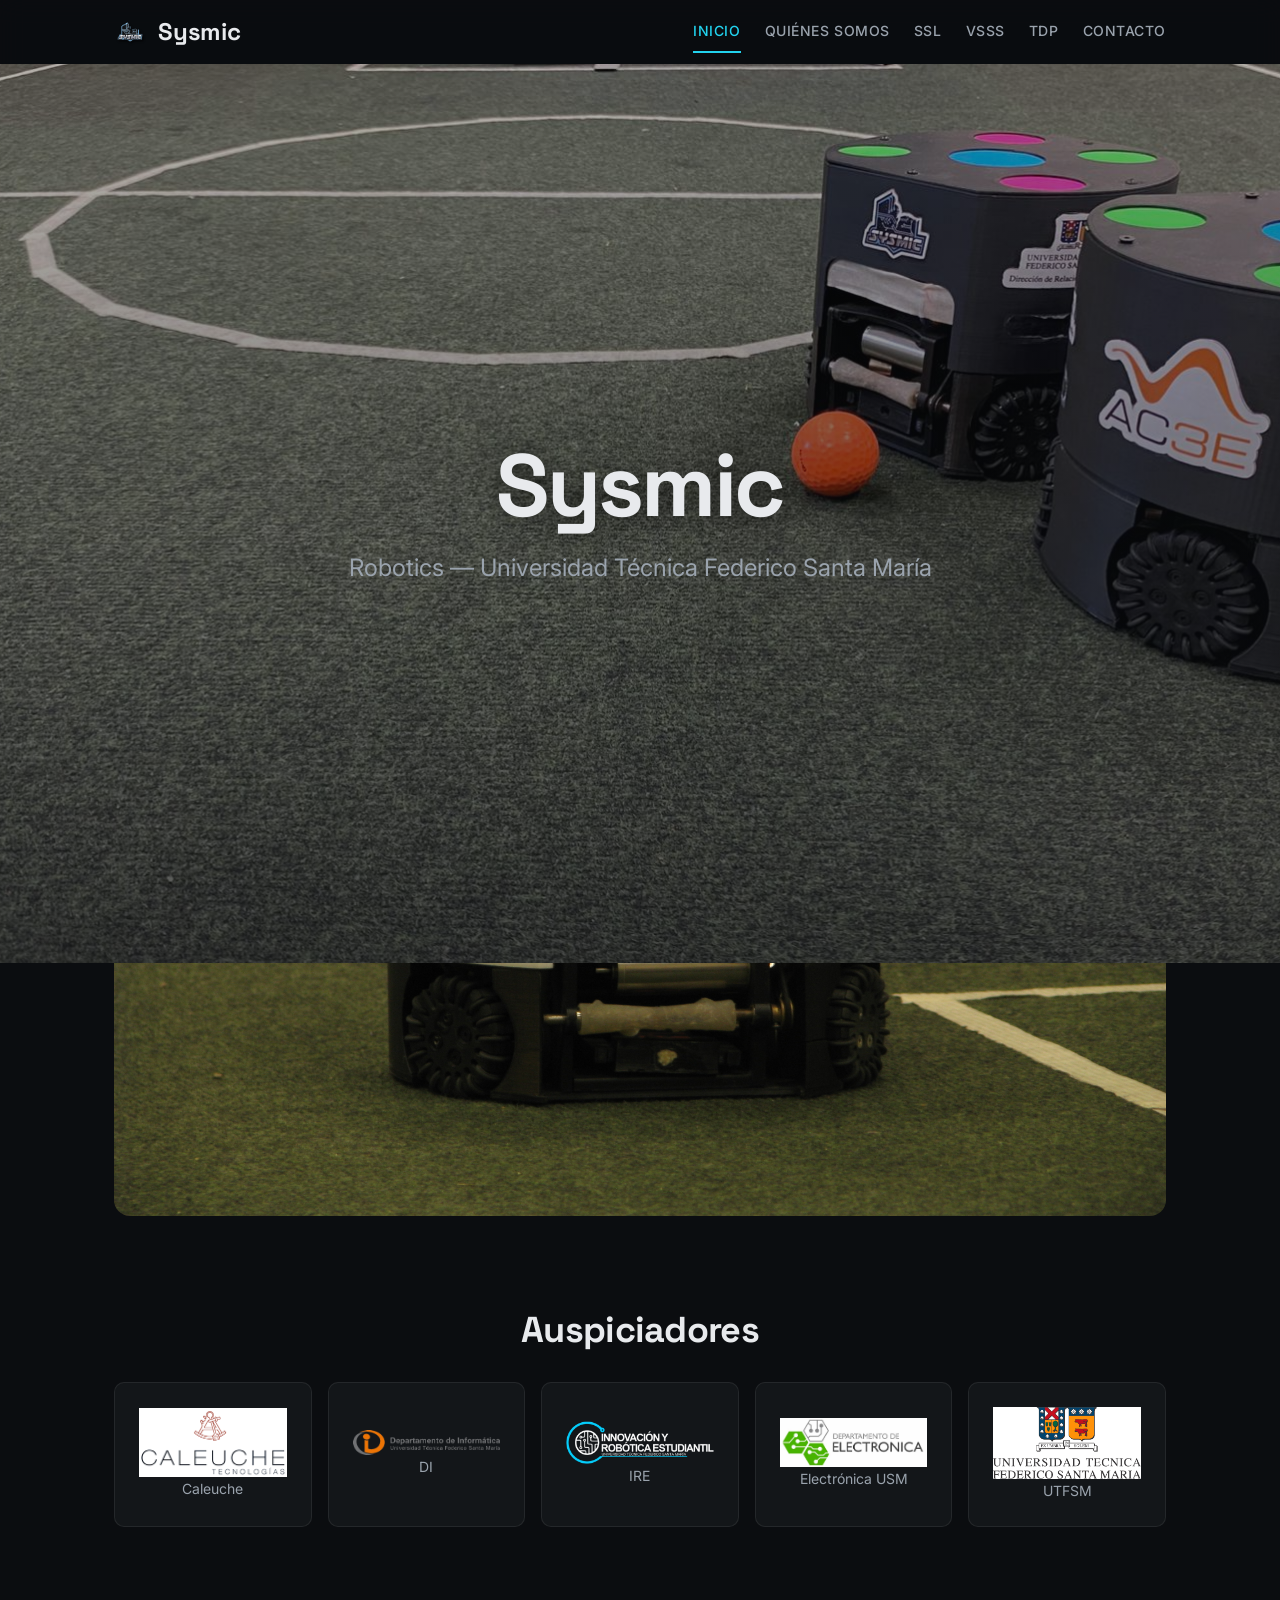
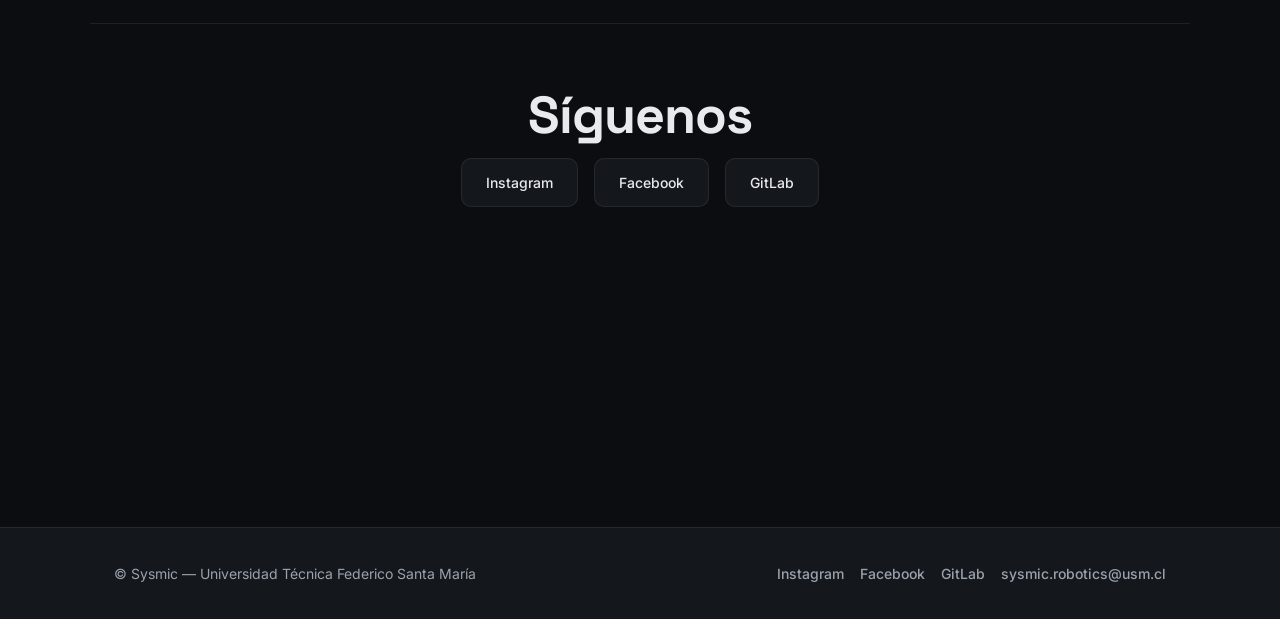
==== index.html @ eb10f795 "feat: add home page with scroll-driven header Cover-to-fixed-header via CSS animation-timeline: scro" ====
<!DOCTYPE html>
<html lang="es">
<head>
  <meta charset="UTF-8">
  <meta name="viewport" content="width=device-width, initial-scale=1.0">
  <title>Sysmic — Robotics USM</title>
  <link rel="stylesheet" href="css/base.css">
  <link rel="stylesheet" href="css/home.css">
</head>
<body class="home">

  <a class="skip-link" href="#main">Saltar al contenido</a>

  <header class="site-header" id="site-header">
    <nav class="site-nav" aria-label="Navegación principal">
      <a class="site-nav__brand" href="index.html">
        <img src="assets/img/logo_sysmic.png" alt="" width="32" height="32">
        <span>Sysmic</span>
      </a>
      <button class="site-nav__toggle" type="button" aria-expanded="false" aria-controls="nav-menu">
        <span class="site-nav__toggle-bar"></span>
        <span class="site-nav__toggle-bar"></span>
        <span class="site-nav__toggle-bar"></span>
        <span class="visually-hidden">Abrir menú</span>
      </button>
      <ul class="site-nav__menu" id="nav-menu">
        <li><a href="index.html" aria-current="page">Inicio</a></li>
        <li><a href="quienes-somos.html">Quiénes somos</a></li>
        <li><a href="ssl.html">SSL</a></li>
        <li><a href="vsss.html">VSSS</a></li>
        <li><a href="tdp.html">TDP</a></li>
        <li><a href="contacto.html">Contacto</a></li>
      </ul>
    </nav>

    <!-- Cover: solo visible cuando el header es full-height (scroll-driven) -->
    <div class="home-cover">
      <div class="home-cover__bg" aria-hidden="true"></div>
      <div class="home-cover__overlay" aria-hidden="true"></div>
      <div class="home-cover__content">
        <h1 class="home-cover__title">Sysmic</h1>
        <p class="home-cover__subtitle">Robotics — Universidad Técnica Federico Santa María</p>
      </div>
    </div>

    <!-- Fallback: cover estático si no hay scroll-driven animations -->
    <div class="home-cover-static" aria-hidden="true" style="display:none">
      <div class="home-cover__content">
        <h1 class="home-cover__title">Sysmic</h1>
        <p class="home-cover__subtitle">Robotics — Universidad Técnica Federico Santa María</p>
      </div>
    </div>
  </header>

  <main id="main" class="home-content">
    <!-- Sección 1: Qué es Sysmic + RoboCup -->
    <section class="container">
      <h2>¿Qué es Sysmic?</h2>
      <p>
        Somos el equipo de robótica de la Universidad Técnica Federico Santa María,
        compitiendo en la liga RoboCup Small Size League (SSL).
        Nuestro objetivo es desarrollar robots autónomos capaces de jugar fútbol
        contra otros equipos de todo el mundo.
      </p>
      <p>
        <a href="quienes-somos.html">Conoce más sobre nosotros →</a>
      </p>
    </section>

    <!-- Sección 2: Imagen robot-ssl con reveal -->
    <section class="container">
      <img
        src="assets/img/robot-ssl.jpg"
        alt="Robot SSL de Sysmic en competencia"
        class="home-robot-img"
        width="1200"
        height="675"
        loading="lazy"
      >
    </section>

    <!-- Sección 3: Auspiciadores -->
    <section class="container home-sponsors">
      <h2>Auspiciadores</h2>
      <ul class="sponsors-grid">
        <li>
          <figure>
            <img src="assets/img/colaborador-caleuche.png" alt="Caleuche" loading="lazy">
            <figcaption class="sponsors-grid__name">Caleuche</figcaption>
          </figure>
        </li>
        <li>
          <figure>
            <img src="assets/img/colaborador-logo-di.png" alt="DI" loading="lazy">
            <figcaption class="sponsors-grid__name">DI</figcaption>
          </figure>
        </li>
        <li>
          <figure>
            <img src="assets/img/colaborador-logo-ire.png" alt="IRE" loading="lazy">
            <figcaption class="sponsors-grid__name">IRE</figcaption>
          </figure>
        </li>
        <li>
          <figure>
            <img src="assets/img/colaborador-logo-usm-electronica.jpg" alt="Electrónica USM" loading="lazy">
            <figcaption class="sponsors-grid__name">Electrónica USM</figcaption>
          </figure>
        </li>
        <li>
          <figure>
            <img src="assets/img/colaborador-utfsm.jpg" alt="UTFSM" loading="lazy">
            <figcaption class="sponsors-grid__name">UTFSM</figcaption>
          </figure>
        </li>
      </ul>
    </section>

    <!-- CTA: Redes sociales -->
    <section class="container home-cta">
      <h2>Síguenos</h2>
      <ul class="home-cta__links">
        <li><a href="https://www.instagram.com/sysmic.robotics/" target="_blank" rel="noopener noreferrer">Instagram</a></li>
        <li><a href="https://www.facebook.com/sysmicusm/" target="_blank" rel="noopener noreferrer">Facebook</a></li>
        <li><a href="https://gitlab.com/sysmic" target="_blank" rel="noopener noreferrer">GitLab</a></li>
      </ul>
    </section>
  </main>

  <footer class="site-footer">
    <div class="container site-footer__inner">
      <p class="site-footer__brand">© Sysmic — Universidad Técnica Federico Santa María</p>
      <ul class="site-footer__social">
        <li><a href="https://www.instagram.com/sysmic.robotics/" target="_blank" rel="noopener noreferrer">Instagram</a></li>
        <li><a href="https://www.facebook.com/sysmicusm/" target="_blank" rel="noopener noreferrer">Facebook</a></li>
        <li><a href="https://gitlab.com/sysmic" target="_blank" rel="noopener noreferrer">GitLab</a></li>
        <li><a href="mailto:sysmic.robotics@usm.cl">sysmic.robotics@usm.cl</a></li>
      </ul>
    </div>
  </footer>

  <!-- Fallback JS: si no hay scroll-driven animations, mostrar cover estático -->
  <script>
    if (!CSS.supports('animation-timeline', 'scroll()')) {
      document.querySelector('.home-cover-static').style.display = '';
      document.querySelector('.home-cover').style.display = 'none';
      document.body.style.paddingTop = '0';
    }
  </script>

  <!-- IntersectionObserver: reveal de la imagen robot-ssl -->
  <script>
    (function () {
      var img = document.querySelector('.home-robot-img');
      if (!img) return;
      if (window.matchMedia('(prefers-reduced-motion: reduce)').matches) {
        img.classList.add('revealed');
        return;
      }
      var observer = new IntersectionObserver(function (entries) {
        entries.forEach(function (entry) {
          if (entry.isIntersecting) {
            img.classList.add('revealed');
            observer.disconnect();
          }
        });
      }, { threshold: 0.15 });
      observer.observe(img);
    })();
  </script>

  <script src="js/nav.js" defer></script>
</body>
</html>
---- css/base.css ----
/* ==========================================================================
   SYSMIC — base.css · Design system del shell compartido
   --------------------------------------------------------------------------
   Tema oscuro tech, acento eléctrico cyan. Tipografía display editorial
   (Space Grotesk) + texto (Inter). CSS artesanal: sin frameworks.
   Este archivo SOLO contiene estilos de shell (nav, footer, tokens,
   utilidades, grilla de auspiciadores). Los estilos por página viven en
   home.css / ssl.css.
   ========================================================================== */

@import url('https://fonts.googleapis.com/css2?family=Inter:wght@400;500;700&family=Space+Grotesk:wght@400;500;700&display=swap');

/* ==========================================================================
   1. Design tokens
   ========================================================================== */

:root {
  /* Color */
  --bg: #0b0d10;
  --surface: #14181d;
  --text: #e8eaed;
  --muted: #9aa3ad;
  --accent: #22d3ee;

  /* Superficies derivadas (siempre vía token, nunca hex suelto) */
  --surface-raised: rgba(232, 234, 237, 0.04);
  --border-subtle: rgba(232, 234, 237, 0.08);
  --nav-bg: rgba(11, 13, 16, 0.72);

  /* Tipografía */
  --font-display: 'Space Grotesk', 'Trebuchet MS', sans-serif;
  --font-body: 'Inter', 'Helvetica Neue', Arial, sans-serif;

  /* Escala tipográfica fluida — display grande editorial */
  --text-sm: 0.875rem;
  --text-base: 1rem;
  --text-md: clamp(1.05rem, 0.98rem + 0.35vw, 1.2rem);
  --text-lg: clamp(1.25rem, 1.12rem + 0.65vw, 1.5rem);
  --text-xl: clamp(1.6rem, 1.32rem + 1.4vw, 2.25rem);
  --text-2xl: clamp(2rem, 1.5rem + 2.4vw, 3.25rem);
  --text-display: clamp(2.75rem, 1.8rem + 5vw, 5.5rem);

  --leading-tight: 1.05;
  --leading-snug: 1.25;
  --leading-body: 1.65;

  /* Espaciado (base 4px) */
  --space-1: 0.25rem;
  --space-2: 0.5rem;
  --space-3: 0.75rem;
  --space-4: 1rem;
  --space-5: 1.5rem;
  --space-6: 2rem;
  --space-7: 3rem;
  --space-8: 4rem;
  --space-9: 6rem;

  /* Forma y movimiento */
  --radius-sm: 6px;
  --radius-md: 10px;
  --radius-lg: 16px;
  --ease-out: cubic-bezier(0.22, 1, 0.36, 1);
  --dur-fast: 160ms;
  --dur-slow: 420ms;

  /* Layout */
  --container-max: 1100px;
  --nav-h: 64px;
}

/* ==========================================================================
   2. Reset básico
   ========================================================================== */

*,
*::before,
*::after {
  box-sizing: border-box;
}

* {
  margin: 0;
}

html {
  scroll-behavior: smooth;
  -webkit-text-size-adjust: 100%;
}

body {
  min-height: 100vh;
  background: var(--bg);
  color: var(--text);
  font-family: var(--font-body);
  font-size: var(--text-base);
  line-height: var(--leading-body);
  -webkit-font-smoothing: antialiased;
  /* El header es fixed: el contenido arranca bajo la barra.
     home.css puede anularlo para el efecto cover-to-fixed-header. */
  padding-top: var(--nav-h);
}

img,
picture,
svg,
video {
  display: block;
  max-width: 100%;
}

input,
button,
textarea,
select {
  font: inherit;
  color: inherit;
}

h1,
h2,
h3,
h4 {
  font-family: var(--font-display);
  font-weight: 700;
  line-height: var(--leading-tight);
  letter-spacing: -0.02em;
  text-wrap: balance;
}

p {
  text-wrap: pretty;
}

a {
  color: inherit;
}

::selection {
  background: var(--accent);
  color: var(--bg);
}

/* ==========================================================================
   3. Utilidades
   ========================================================================== */

.container {
  width: 100%;
  max-width: var(--container-max);
  margin-inline: auto;
  padding-inline: var(--space-5);
}

.visually-hidden {
  position: absolute !important;
  width: 1px;
  height: 1px;
  padding: 0;
  margin: -1px;
  overflow: hidden;
  clip: rect(0 0 0 0);
  white-space: nowrap;
  border: 0;
}

.skip-link {
  position: absolute;
  top: var(--space-2);
  left: var(--space-2);
  z-index: 100;
  padding: var(--space-2) var(--space-4);
  background: var(--accent);
  color: var(--bg);
  font-weight: 700;
  border-radius: var(--radius-sm);
  transform: translateY(-200%);
  transition: transform var(--dur-fast) var(--ease-out);
}

.skip-link:focus-visible {
  transform: translateY(0);
}

/* ==========================================================================
   4. Header / Nav — barra fija translúcida
   ========================================================================== */

.site-header {
  position: fixed;
  inset: 0 0 auto 0;
  z-index: 50;
  background: var(--nav-bg);
  -webkit-backdrop-filter: blur(14px) saturate(140%);
  backdrop-filter: blur(14px) saturate(140%);
  border-bottom: 1px solid var(--border-subtle);
}

.site-nav {
  display: flex;
  align-items: center;
  justify-content: space-between;
  gap: var(--space-4);
  height: var(--nav-h);
  max-width: var(--container-max);
  margin-inline: auto;
  padding-inline: var(--space-5);
}

.site-nav__brand {
  display: inline-flex;
  align-items: center;
  gap: var(--space-3);
  font-family: var(--font-display);
  font-size: var(--text-lg);
  font-weight: 700;
  letter-spacing: -0.01em;
  text-decoration: none;
}

.site-nav__brand img {
  width: 32px;
  height: 32px;
  object-fit: contain;
}

/* Lista de navegación — horizontal en desktop */
.site-nav__menu {
  display: flex;
  align-items: center;
  gap: var(--space-5);
  list-style: none;
  padding: 0;
}

.site-nav__menu a {
  display: inline-block;
  padding: var(--space-2) 0;
  color: var(--muted);
  font-size: var(--text-sm);
  font-weight: 500;
  letter-spacing: 0.04em;
  text-transform: uppercase;
  text-decoration: none;
  border-bottom: 2px solid transparent;
  transition: color var(--dur-slow) var(--ease-out),
    border-color var(--dur-slow) var(--ease-out);
}

.site-nav__menu a:hover {
  color: var(--text);
}

/* Link activo — la página marca aria-current="page" */
.site-nav__menu a[aria-current='page'] {
  color: var(--accent);
  border-bottom-color: var(--accent);
}

/* ==========================================================================
   5. Botón hamburguesa — 3 barras solo-CSS
   Oculto en desktop; visible solo con JS disponible en móvil
   (progressive enhancement: sin JS el menú es lista estática).
   ========================================================================== */

.site-nav__toggle {
  position: relative;
  display: none;
  flex-direction: column;
  justify-content: center;
  gap: 5px;
  width: 44px;
  height: 44px;
  padding: 10px;
  background: transparent;
  border: 1px solid var(--border-subtle);
  border-radius: var(--radius-sm);
  cursor: pointer;
}

.site-nav__toggle-bar {
  display: block;
  width: 100%;
  height: 2px;
  background: var(--text);
  border-radius: 1px;
  transition: transform var(--dur-slow) var(--ease-out),
    opacity var(--dur-fast) var(--ease-out);
}

/* Barras → X cuando el menú está abierto */
.nav-open .site-nav__toggle-bar:nth-child(1) {
  transform: translateY(7px) rotate(45deg);
}

.nav-open .site-nav__toggle-bar:nth-child(2) {
  opacity: 0;
}

.nav-open .site-nav__toggle-bar:nth-child(3) {
  transform: translateY(-7px) rotate(-45deg);
}

/* ==========================================================================
   6. Menú móvil (≤768px)
   - SIN JS (html sin .js): header estático y menú como lista vertical
     siempre visible → sitio 100% navegable sin JavaScript.
   - CON JS (html.js): botón hamburguesa + panel desplegable colapsado
     por defecto; body.nav-open lo despliega.
   ========================================================================== */

@media (max-width: 768px) {
  /* --- Fallback sin JS: todo visible, flujo normal --- */
  html:not(.js) .site-header {
    position: static;
  }

  html:not(.js) body {
    padding-top: 0;
  }

  html:not(.js) .site-nav {
    height: auto;
    flex-direction: column;
    align-items: flex-start;
    padding-block: var(--space-4);
  }

  html:not(.js) .site-nav__menu {
    flex-direction: column;
    align-items: flex-start;
    gap: var(--space-2);
    width: 100%;
    margin-top: var(--space-4);
  }

  /* --- Con JS: hamburguesa + panel desplegable --- */
  html.js .site-nav__toggle {
    display: flex;
  }

  html.js .site-nav__menu {
    position: absolute;
    top: var(--nav-h);
    left: 0;
    right: 0;
    flex-direction: column;
    align-items: stretch;
    gap: 0;
    padding: var(--space-3) var(--space-5) var(--space-5);
    background: var(--nav-bg);
    -webkit-backdrop-filter: blur(14px) saturate(140%);
    backdrop-filter: blur(14px) saturate(140%);
    border-bottom: 1px solid var(--border-subtle);
    opacity: 0;
    transform: translateY(-8px);
    visibility: hidden;
    transition: opacity var(--dur-slow) var(--ease-out),
      transform var(--dur-slow) var(--ease-out),
      visibility 0s linear var(--dur-slow);
  }

  html.js .nav-open .site-nav__menu {
    opacity: 1;
    transform: translateY(0);
    visibility: visible;
    transition: opacity var(--dur-slow) var(--ease-out),
      transform var(--dur-slow) var(--ease-out);
  }

  html.js .site-nav__menu a {
    display: block;
    padding: var(--space-3) 0;
    font-size: var(--text-md);
    border-bottom: 1px solid var(--border-subtle);
  }

  html.js .site-nav__menu li:last-child a {
    border-bottom: none;
  }
}

/* ==========================================================================
   7. Footer
   ========================================================================== */

.site-footer {
  background: var(--surface);
  border-top: 1px solid var(--border-subtle);
  margin-top: var(--space-9);
}

.site-footer__inner {
  display: flex;
  flex-wrap: wrap;
  align-items: center;
  justify-content: space-between;
  gap: var(--space-4);
  padding-block: var(--space-6);
}

.site-footer__brand {
  color: var(--muted);
  font-size: var(--text-sm);
}

.site-footer__social {
  display: flex;
  flex-wrap: wrap;
  gap: var(--space-4);
  list-style: none;
  padding: 0;
}

.site-footer__social a {
  color: var(--muted);
  font-size: var(--text-sm);
  font-weight: 500;
  text-decoration: none;
  border-bottom: 1px solid transparent;
  transition: color var(--dur-slow) var(--ease-out),
    border-color var(--dur-slow) var(--ease-out);
}

.site-footer__social a:hover {
  color: var(--accent);
  border-bottom-color: var(--accent);
}

@media (max-width: 600px) {
  .site-footer__inner {
    flex-direction: column;
    align-items: flex-start;
  }
}

/* ==========================================================================
   8. Grilla de auspiciadores
   ========================================================================== */

.sponsors-grid {
  display: grid;
  grid-template-columns: repeat(auto-fit, minmax(160px, 1fr));
  gap: var(--space-4);
  list-style: none;
  padding: 0;
}

.sponsors-grid > * {
  display: flex;
  flex-direction: column;
  align-items: center;
  justify-content: center;
  gap: var(--space-3);
  padding: var(--space-5);
  background: var(--surface-raised);
  border: 1px solid var(--border-subtle);
  border-radius: var(--radius-md);
  text-align: center;
}

.sponsors-grid img {
  max-height: 72px;
  object-fit: contain;
}

.sponsors-grid figcaption,
.sponsors-grid .sponsors-grid__name {
  color: var(--muted);
  font-size: var(--text-sm);
}

/* ==========================================================================
   9. Accesibilidad — foco visible en TODO interactivo
   ========================================================================== */

:focus-visible {
  outline: 2px solid var(--accent);
  outline-offset: 2px;
}

a:focus-visible,
button:focus-visible,
input:focus-visible,
textarea:focus-visible,
select:focus-visible,
summary:focus-visible,
[tabindex]:focus-visible {
  outline: 2px solid var(--accent);
  outline-offset: 2px;
  border-radius: var(--radius-sm);
}

/* ==========================================================================
   10. Movimiento reducido — anula transiciones/animaciones decorativas
   ========================================================================== */

@media (prefers-reduced-motion: reduce) {
  html {
    scroll-behavior: auto;
  }

  *,
  *::before,
  *::after {
    animation-duration: 0.01ms !important;
    animation-iteration-count: 1 !important;
    transition-duration: 0.01ms !important;
    scroll-behavior: auto !important;
  }
}

/* ==========================================================================
   CANONICAL SHELL MARKUP
   --------------------------------------------------------------------------
   BLOQUE ÚNICO DE REFERENCIA: las 6 páginas (index.html, quienes-somos.html,
   ssl.html, vsss.html, tdp.html, contacto.html) duplican este markup VERBATIM.

   Reglas al pegar:
   1. El skip-link va como PRIMER hijo de <body>.
   2. <header id="site-header"> va inmediatamente después del skip-link.
   3. Cambiar SOLO el atributo aria-current="page" al link de la página actual
      (quitarlo de los demás links: solo UNO lo lleva).
   4. <main id="main"> recibe el contenido de cada página (entre header y footer).
   5. El <footer> cierra el documento antes del script.
   6. Cargar el script SIEMPRE con defer antes de </body>:
        <script src="js/nav.js" defer></script>
   7. En index.html, css/home.css añade sus propios overrides (p. ej.
      body { padding-top: 0 } para el cover); NO modificar este bloque.
   ==========================================================================

   <!-- COPIAR DESDE AQUÍ (dentro de <body>) -->

   <a class="skip-link" href="#main">Saltar al contenido</a>

   <header class="site-header" id="site-header">
     <nav class="site-nav" aria-label="Navegación principal">
       <a class="site-nav__brand" href="index.html">
         <img src="assets/img/logo_sysmic.png" alt="" width="32" height="32">
         <span>Sysmic</span>
       </a>
       <button class="site-nav__toggle" type="button" aria-expanded="false" aria-controls="nav-menu">
         <span class="site-nav__toggle-bar"></span>
         <span class="site-nav__toggle-bar"></span>
         <span class="site-nav__toggle-bar"></span>
         <span class="visually-hidden">Abrir menú</span>
       </button>
       <ul class="site-nav__menu" id="nav-menu">
         <li><a href="index.html" aria-current="page">Inicio</a></li>
         <li><a href="quienes-somos.html">Quiénes somos</a></li>
         <li><a href="ssl.html">SSL</a></li>
         <li><a href="vsss.html">VSSS</a></li>
         <li><a href="tdp.html">TDP</a></li>
         <li><a href="contacto.html">Contacto</a></li>
       </ul>
     </nav>
   </header>

   <main id="main">
     <!-- Contenido propio de cada página -->
   </main>

   <footer class="site-footer">
     <div class="container site-footer__inner">
       <p class="site-footer__brand">© Sysmic — Universidad Técnica Federico Santa María</p>
       <ul class="site-footer__social">
         <li><a href="https://www.instagram.com/sysmic.robotics/" target="_blank" rel="noopener noreferrer">Instagram</a></li>
         <li><a href="https://www.facebook.com/sysmicusm/" target="_blank" rel="noopener noreferrer">Facebook</a></li>
         <li><a href="https://gitlab.com/sysmic" target="_blank" rel="noopener noreferrer">GitLab</a></li>
         <li><a href="mailto:sysmic.robotics@usm.cl">sysmic.robotics@usm.cl</a></li>
       </ul>
     </div>
   </footer>

   <script src="js/nav.js" defer></script>

   <!-- COPIAR HASTA AQUÍ -->
   ========================================================================== */
---- css/home.css ----
/* ==========================================================================
   SYSMIC — home.css · Estilos de la página de Inicio
   Solo estilos específicos de index.html. Shell en base.css.
   ========================================================================== */

/* ---- Cover-to-fixed-header con CSS Scroll-driven Animation ---- */

body.home {
  padding-top: 0; /* El cover ocupa la primera pantalla; el nav arranca transparente */
}

#site-header {
  height: 100vh;
  height: 100svh; /* Estable en móviles (barra de URL colapsable) */
  animation: collapse-header linear both;
  animation-timeline: scroll();
  animation-range: 0 400px;
}

@keyframes collapse-header {
  0% {
    height: 100vh;
    height: 100svh;
    background: transparent;
    backdrop-filter: none;
    -webkit-backdrop-filter: none;
    border-bottom-color: transparent;
  }
  100% {
    height: var(--nav-h);
    background: var(--nav-bg);
    backdrop-filter: blur(14px) saturate(140%);
    -webkit-backdrop-filter: blur(14px) saturate(140%);
    border-bottom-color: var(--border-subtle);
  }
}

/* Cover: imagen a pantalla completa dentro del header */
.home-cover {
  position: relative;
  width: 100%;
  height: 100%;
  display: flex;
  align-items: center;
  justify-content: center;
  overflow: hidden;
}

.home-cover__bg {
  position: absolute;
  inset: 0;
  background: url('../assets/img/titular.png') center/cover no-repeat;
  z-index: 0;
}

.home-cover__overlay {
  position: absolute;
  inset: 0;
  background: linear-gradient(
    180deg,
    rgba(11, 13, 16, 0.3) 0%,
    rgba(11, 13, 16, 0.7) 100%
  );
  z-index: 1;
}

.home-cover__content {
  position: relative;
  z-index: 2;
  text-align: center;
  padding: var(--space-5);
}

.home-cover__title {
  font-family: var(--font-display);
  font-size: var(--text-display);
  font-weight: 700;
  color: var(--text);
  letter-spacing: -0.03em;
  line-height: var(--leading-tight);
  text-shadow: 0 2px 24px rgba(0, 0, 0, 0.5);
}

.home-cover__subtitle {
  margin-top: var(--space-4);
  font-family: var(--font-body);
  font-size: var(--text-lg);
  color: var(--muted);
}

/* ---- Contenido editorial debajo del cover ---- */

.home-content {
  padding-block: var(--space-9) var(--space-8);
}

.home-content section {
  margin-block: var(--space-9);
}

.home-content h2 {
  font-size: var(--text-2xl);
  color: var(--text);
  margin-bottom: var(--space-5);
}

.home-content p {
  font-size: var(--text-md);
  color: var(--muted);
  max-width: 700px;
  line-height: var(--leading-body);
  margin-bottom: var(--space-4);
}

.home-content a {
  color: var(--accent);
  text-decoration: underline;
  text-underline-offset: 3px;
}

.home-content a:hover {
  color: var(--text);
}

/* Imagen robot-ssl a ancho completo con reveal sutil */
.home-robot-img {
  width: 100%;
  border-radius: var(--radius-lg);
  margin-block: var(--space-7);
  opacity: 0;
  transform: translateY(30px);
  transition: opacity 0.8s var(--ease-out), transform 0.8s var(--ease-out);
}

.home-robot-img.revealed {
  opacity: 1;
  transform: translateY(0);
}

/* ---- Sección auspiciadores ---- */

.home-sponsors {
  margin-block: var(--space-9);
}

.home-sponsors h2 {
  text-align: center;
  font-size: var(--text-xl);
  color: var(--text);
  margin-bottom: var(--space-6);
}

/* ---- CTA final redes ---- */

.home-cta {
  text-align: center;
  padding-block: var(--space-8);
  margin-block: var(--space-9);
  border-top: 1px solid var(--border-subtle);
}

.home-cta h2 {
  font-size: var(--text-2xl);
  margin-bottom: var(--space-4);
}

.home-cta__links {
  display: flex;
  flex-wrap: wrap;
  justify-content: center;
  gap: var(--space-4);
  list-style: none;
  padding: 0;
}

.home-cta__links a {
  display: inline-block;
  padding: var(--space-3) var(--space-5);
  background: var(--surface);
  border: 1px solid var(--border-subtle);
  border-radius: var(--radius-md);
  color: var(--text);
  font-weight: 500;
  font-size: var(--text-sm);
  text-decoration: none;
  transition: background var(--dur-fast) var(--ease-out), border-color var(--dur-fast) var(--ease-out);
}

.home-cta__links a:hover {
  background: var(--surface-raised);
  border-color: var(--accent);
  color: var(--accent);
}

/* ---- Fallback: sin scroll-driven animations ---- */

@supports not (animation-timeline: scroll()) {
  #site-header {
    height: var(--nav-h);
    animation: none;
    background: var(--nav-bg);
    backdrop-filter: blur(14px) saturate(140%);
    -webkit-backdrop-filter: blur(14px) saturate(140%);
  }

  body.home {
    padding-top: 0;
  }

  /* Sin animación del header: la cover se convierte en sección estática */
  .home-cover-static {
    display: block;
    width: 100%;
    height: 100vh;
    height: 100svh;
    background: url('../assets/img/ssl-cancha.jpg') center/cover no-repeat;
    position: relative;
  }

  .home-cover-static::after {
    content: '';
    position: absolute;
    inset: 0;
    background: linear-gradient(180deg, rgba(11,13,16,0.3) 0%, rgba(11,13,16,0.7) 100%);
  }

  .home-cover-static .home-cover__content {
    position: absolute;
    inset: 0;
    display: flex;
    align-items: center;
    justify-content: center;
    z-index: 2;
  }

  body.home .home-content {
    padding-top: 0;
  }
}

/* ---- Reduced motion: header estático, sin animación ---- */

@media (prefers-reduced-motion: reduce) {
  #site-header {
    height: var(--nav-h);
    animation: none;
    background: var(--nav-bg);
    backdrop-filter: blur(14px) saturate(140%);
    -webkit-backdrop-filter: blur(14px) saturate(140%);
  }

  body.home {
    padding-top: 0;
  }

  .home-cover-static {
    display: block;
    width: 100%;
    height: 100vh;
    height: 100svh;
    background: url('../assets/img/ssl-cancha.jpg') center/cover no-repeat;
    position: relative;
  }

  .home-cover-static::after {
    content: '';
    position: absolute;
    inset: 0;
    background: linear-gradient(180deg, rgba(11,13,16,0.3) 0%, rgba(11,13,16,0.7) 100%);
  }

  .home-cover-static .home-cover__content {
    position: absolute;
    inset: 0;
    display: flex;
    align-items: center;
    justify-content: center;
    z-index: 2;
  }

  .home-robot-img {
    opacity: 1;
    transform: none;
    transition: none;
  }
}
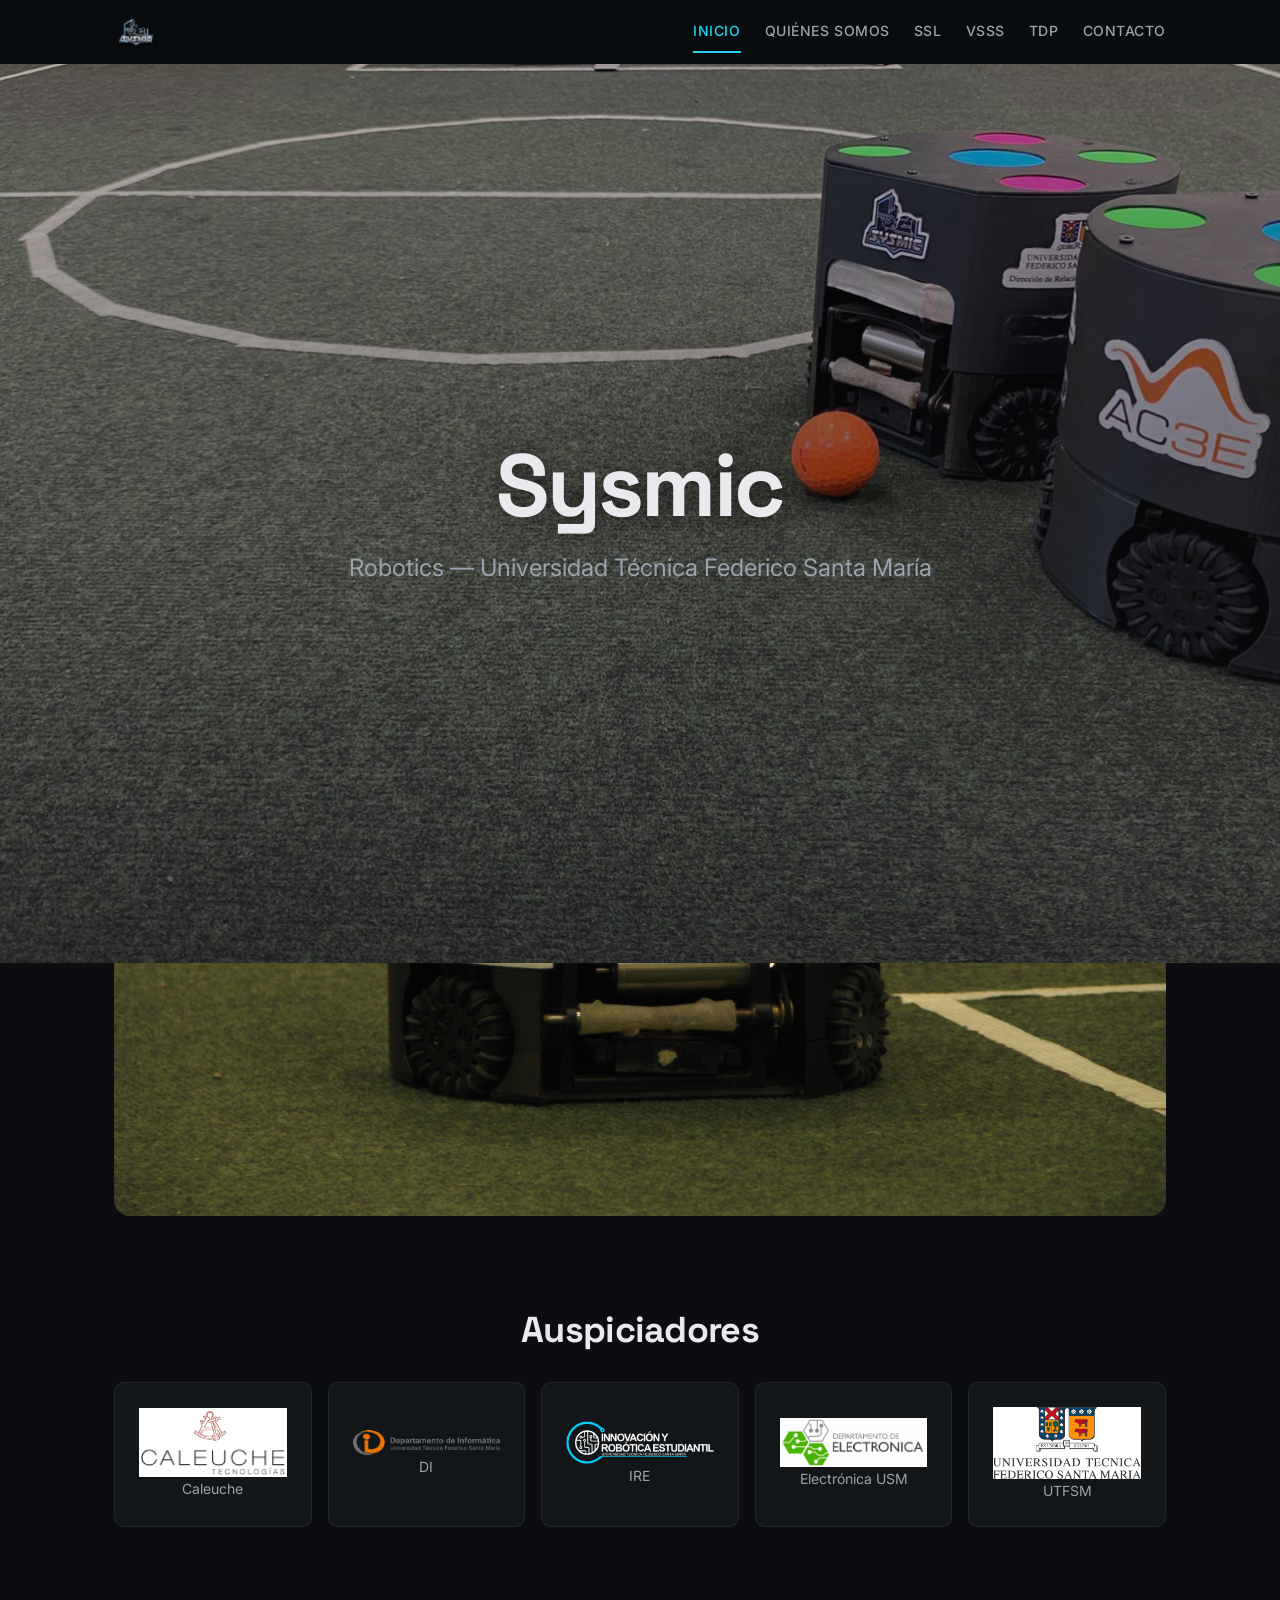
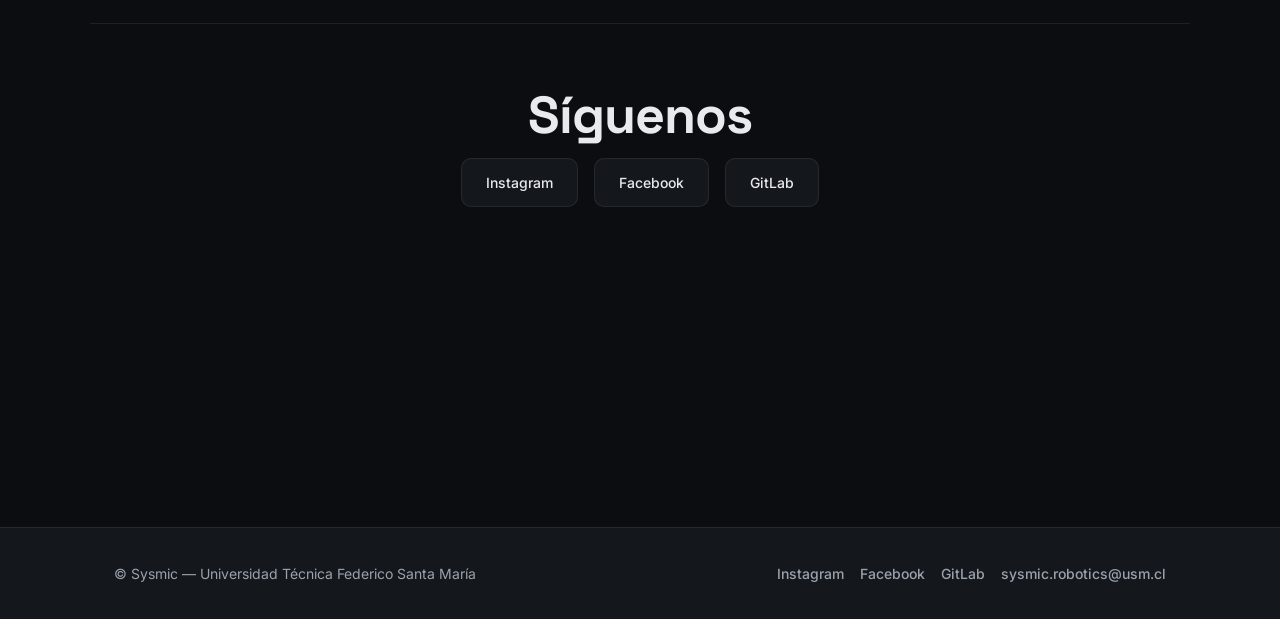
==== commit 10c5a6a2: "feat: replace nav brand text with Sysmic logo at 44px Ultraworked with [Sisyphus](https://github.com" ====
--- a/index.html
+++ b/index.html
@@ -14,8 +14,7 @@
   <header class="site-header" id="site-header">
     <nav class="site-nav" aria-label="Navegación principal">
       <a class="site-nav__brand" href="index.html">
-        <img src="assets/img/logo_sysmic.png" alt="" width="32" height="32">
-        <span>Sysmic</span>
+        <img src="assets/img/logo_sysmic.png" alt="Sysmic" width="44" height="44">
       </a>
       <button class="site-nav__toggle" type="button" aria-expanded="false" aria-controls="nav-menu">
         <span class="site-nav__toggle-bar"></span>
--- a/css/base.css
+++ b/css/base.css
@@ -218,8 +218,8 @@
 }
 
 .site-nav__brand img {
-  width: 32px;
-  height: 32px;
+  width: 44px;
+  height: 44px;
   object-fit: contain;
 }
 
@@ -534,10 +534,9 @@
 
    <header class="site-header" id="site-header">
      <nav class="site-nav" aria-label="Navegación principal">
-       <a class="site-nav__brand" href="index.html">
-         <img src="assets/img/logo_sysmic.png" alt="" width="32" height="32">
-         <span>Sysmic</span>
-       </a>
+        <a class="site-nav__brand" href="index.html">
+          <img src="assets/img/logo_sysmic.png" alt="Sysmic" width="44" height="44">
+        </a>
        <button class="site-nav__toggle" type="button" aria-expanded="false" aria-controls="nav-menu">
          <span class="site-nav__toggle-bar"></span>
          <span class="site-nav__toggle-bar"></span>
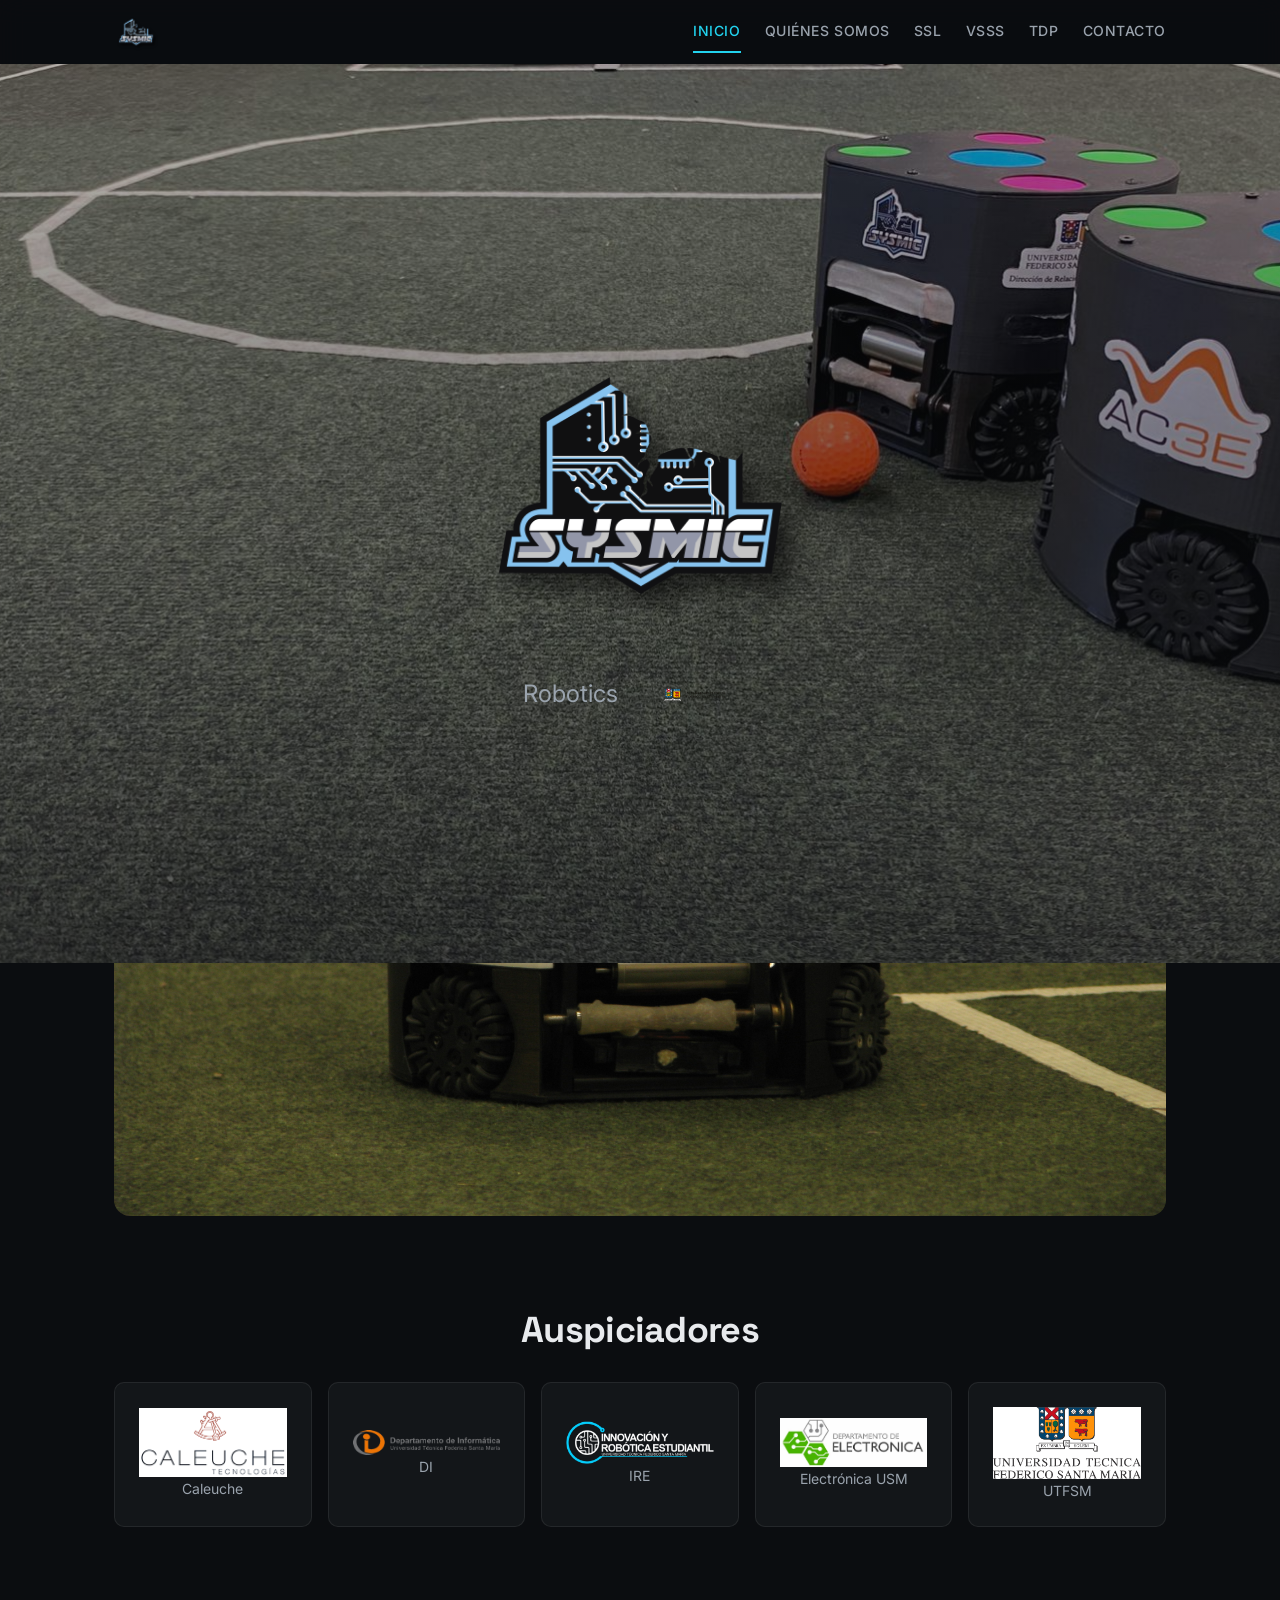
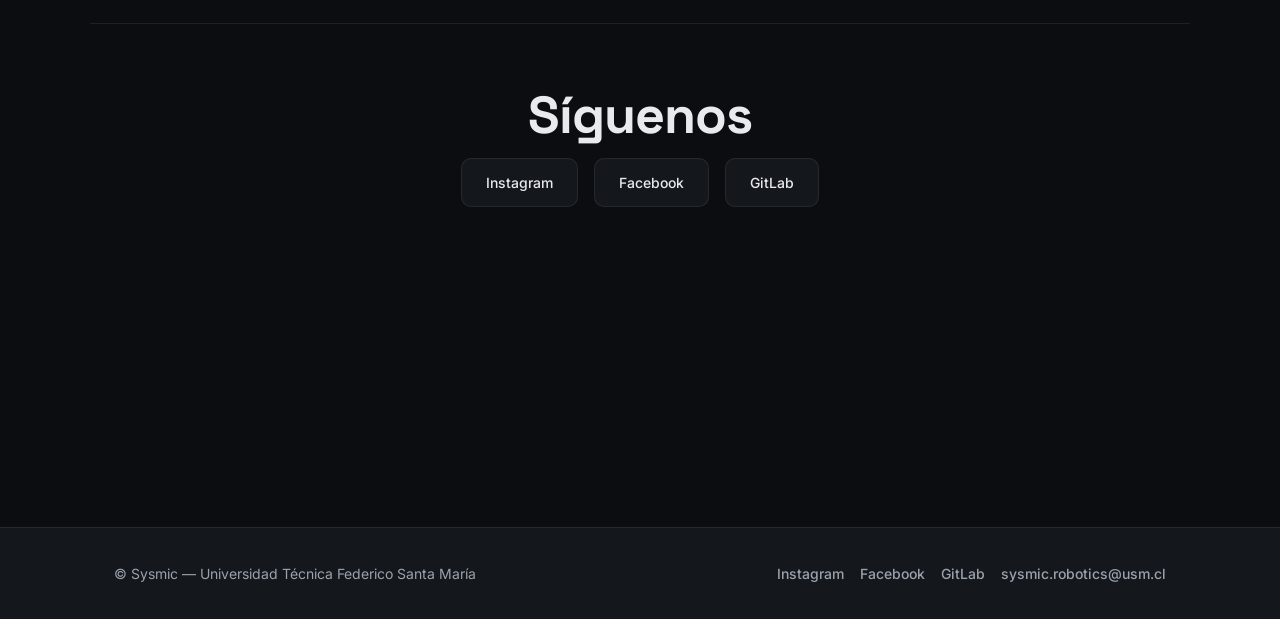
==== commit c5166435: "feat: hero uses Sysmic and USM logos instead of text H1 shows logo_sysmic.png at max-width 350px; su" ====
--- a/index.html
+++ b/index.html
@@ -37,16 +37,26 @@
       <div class="home-cover__bg" aria-hidden="true"></div>
       <div class="home-cover__overlay" aria-hidden="true"></div>
       <div class="home-cover__content">
-        <h1 class="home-cover__title">Sysmic</h1>
-        <p class="home-cover__subtitle">Robotics — Universidad Técnica Federico Santa María</p>
+        <h1 class="home-cover__title">
+          <img src="assets/img/logo_sysmic.png" alt="Logo Sysmic" class="home-cover__logo">
+        </h1>
+        <p class="home-cover__subtitle">
+          <span>Robotics</span>
+          <img src="assets/img/usm_horizontal.png" alt="Universidad Técnica Federico Santa María" class="home-cover__usm">
+        </p>
       </div>
     </div>
 
     <!-- Fallback: cover estático si no hay scroll-driven animations -->
     <div class="home-cover-static" aria-hidden="true" style="display:none">
       <div class="home-cover__content">
-        <h1 class="home-cover__title">Sysmic</h1>
-        <p class="home-cover__subtitle">Robotics — Universidad Técnica Federico Santa María</p>
+        <h1 class="home-cover__title">
+          <img src="assets/img/logo_sysmic.png" alt="Logo Sysmic" class="home-cover__logo">
+        </h1>
+        <p class="home-cover__subtitle">
+          <span>Robotics</span>
+          <img src="assets/img/usm_horizontal.png" alt="Universidad Técnica Federico Santa María" class="home-cover__usm">
+        </p>
       </div>
     </div>
   </header>
--- a/css/home.css
+++ b/css/home.css
@@ -81,11 +81,29 @@
   text-shadow: 0 2px 24px rgba(0, 0, 0, 0.5);
 }
 
+.home-cover__logo {
+  display: block;
+  width: 100%;
+  max-width: 350px;
+  height: auto;
+  margin-inline: auto;
+}
+
 .home-cover__subtitle {
   margin-top: var(--space-4);
   font-family: var(--font-body);
   font-size: var(--text-lg);
   color: var(--muted);
+  display: flex;
+  align-items: center;
+  justify-content: center;
+  flex-wrap: wrap;
+  gap: 15px;
+}
+
+.home-cover__usm {
+  height: 40px;
+  width: auto;
 }
 
 /* ---- Contenido editorial debajo del cover ---- */
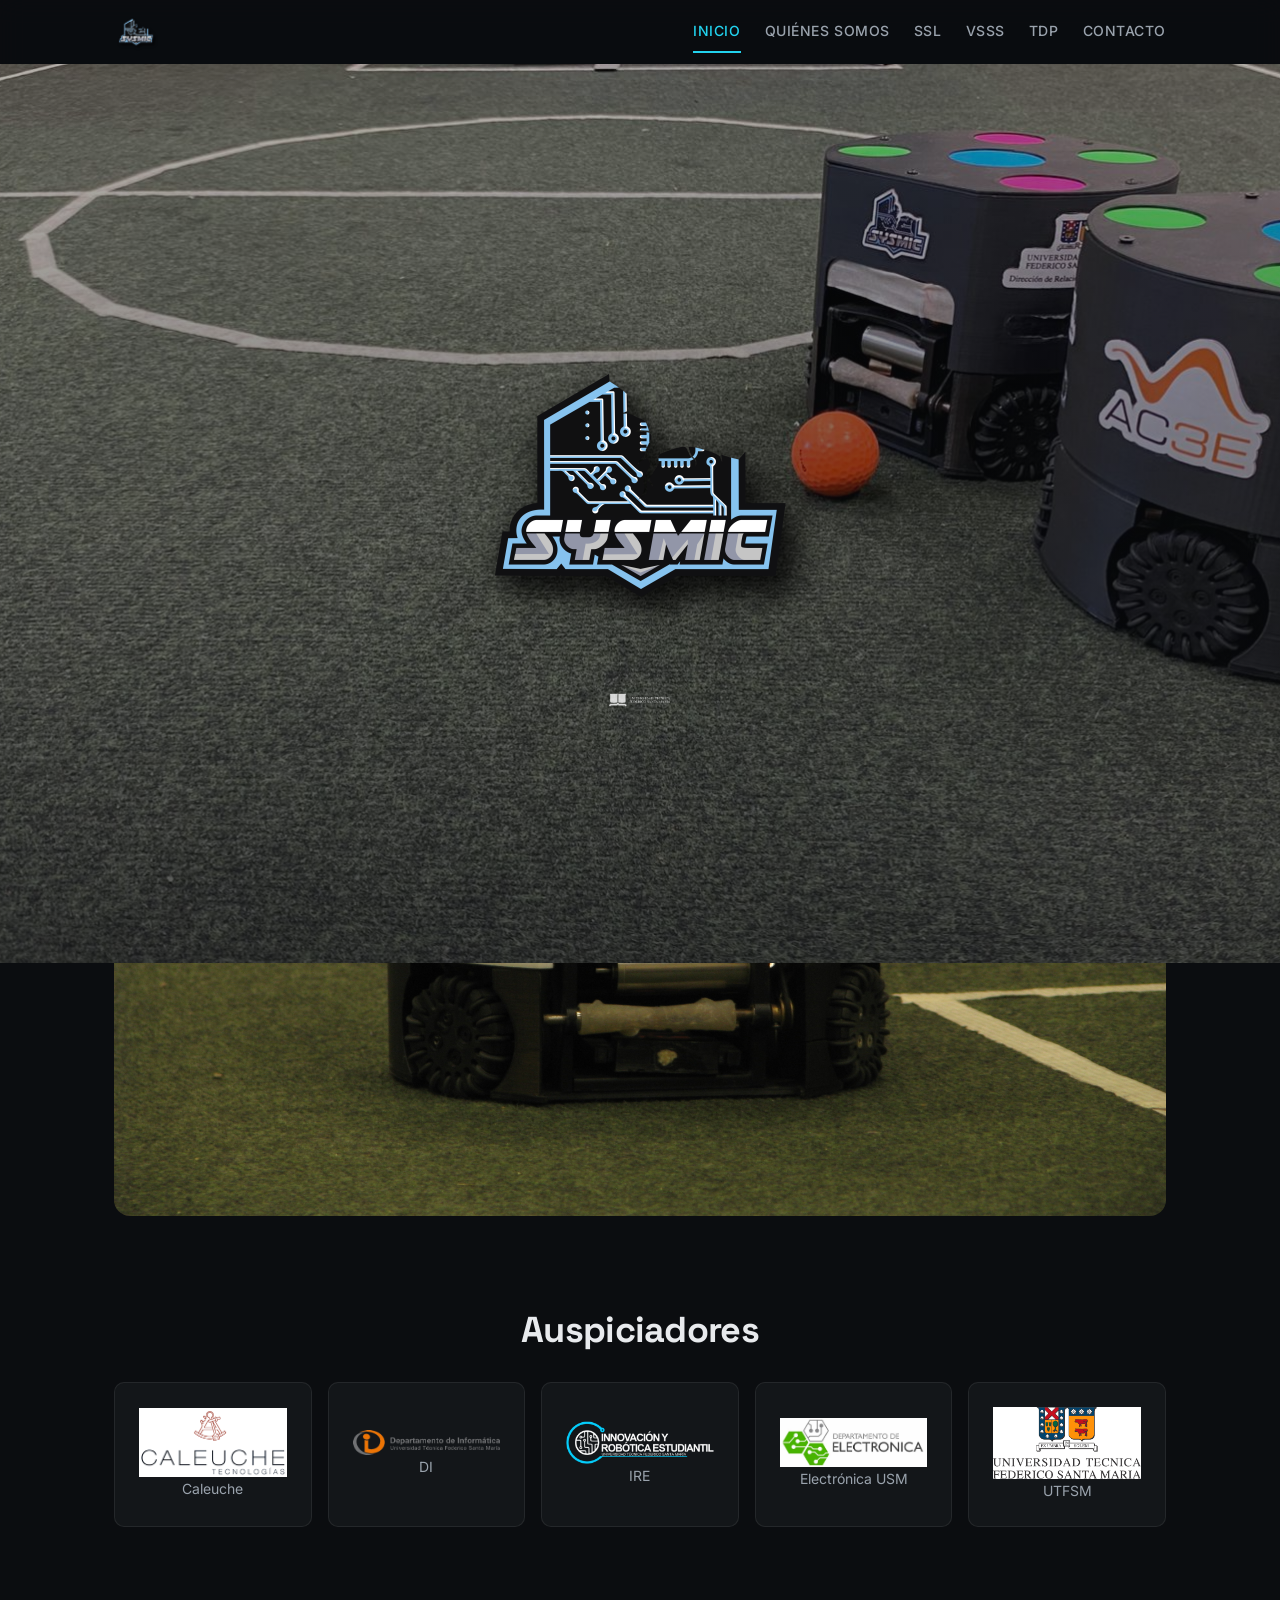
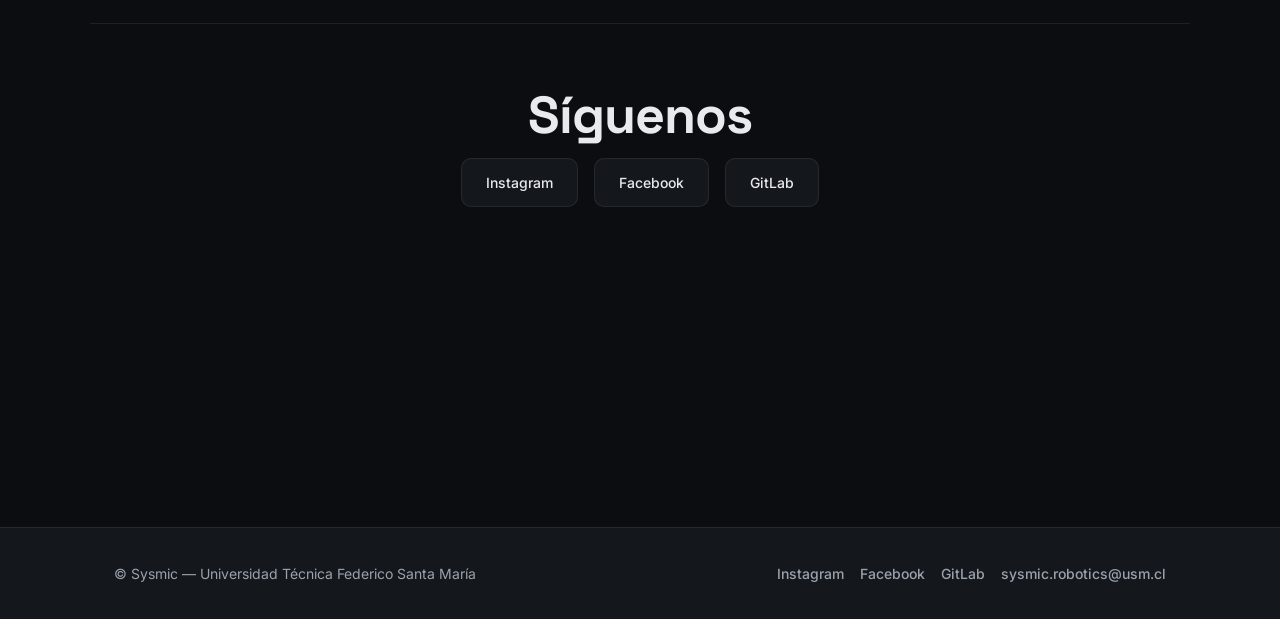
==== commit c6a415a1: "style: hero contrast cleanup Drop 'Robotics' text, enlarge Sysmic logo to 380px with drop-shadow, re" ====
--- a/index.html
+++ b/index.html
@@ -41,7 +41,6 @@
           <img src="assets/img/logo_sysmic.png" alt="Logo Sysmic" class="home-cover__logo">
         </h1>
         <p class="home-cover__subtitle">
-          <span>Robotics</span>
           <img src="assets/img/usm_horizontal.png" alt="Universidad Técnica Federico Santa María" class="home-cover__usm">
         </p>
       </div>
@@ -54,7 +53,6 @@
           <img src="assets/img/logo_sysmic.png" alt="Logo Sysmic" class="home-cover__logo">
         </h1>
         <p class="home-cover__subtitle">
-          <span>Robotics</span>
           <img src="assets/img/usm_horizontal.png" alt="Universidad Técnica Federico Santa María" class="home-cover__usm">
         </p>
       </div>
--- a/css/home.css
+++ b/css/home.css
@@ -84,26 +84,28 @@
 .home-cover__logo {
   display: block;
   width: 100%;
-  max-width: 350px;
+  max-width: 380px;
   height: auto;
   margin-inline: auto;
+  filter: drop-shadow(0px 8px 16px rgba(0, 0, 0, 0.6));
 }
 
 .home-cover__subtitle {
   margin-top: var(--space-4);
-  font-family: var(--font-body);
-  font-size: var(--text-lg);
-  color: var(--muted);
   display: flex;
-  align-items: center;
   justify-content: center;
-  flex-wrap: wrap;
-  gap: 15px;
 }
 
 .home-cover__usm {
   height: 40px;
   width: auto;
+  filter: brightness(0) invert(1);
+  opacity: 0.8;
+  transition: opacity 0.3s ease;
+}
+
+.home-cover__usm:hover {
+  opacity: 1;
 }
 
 /* ---- Contenido editorial debajo del cover ---- */
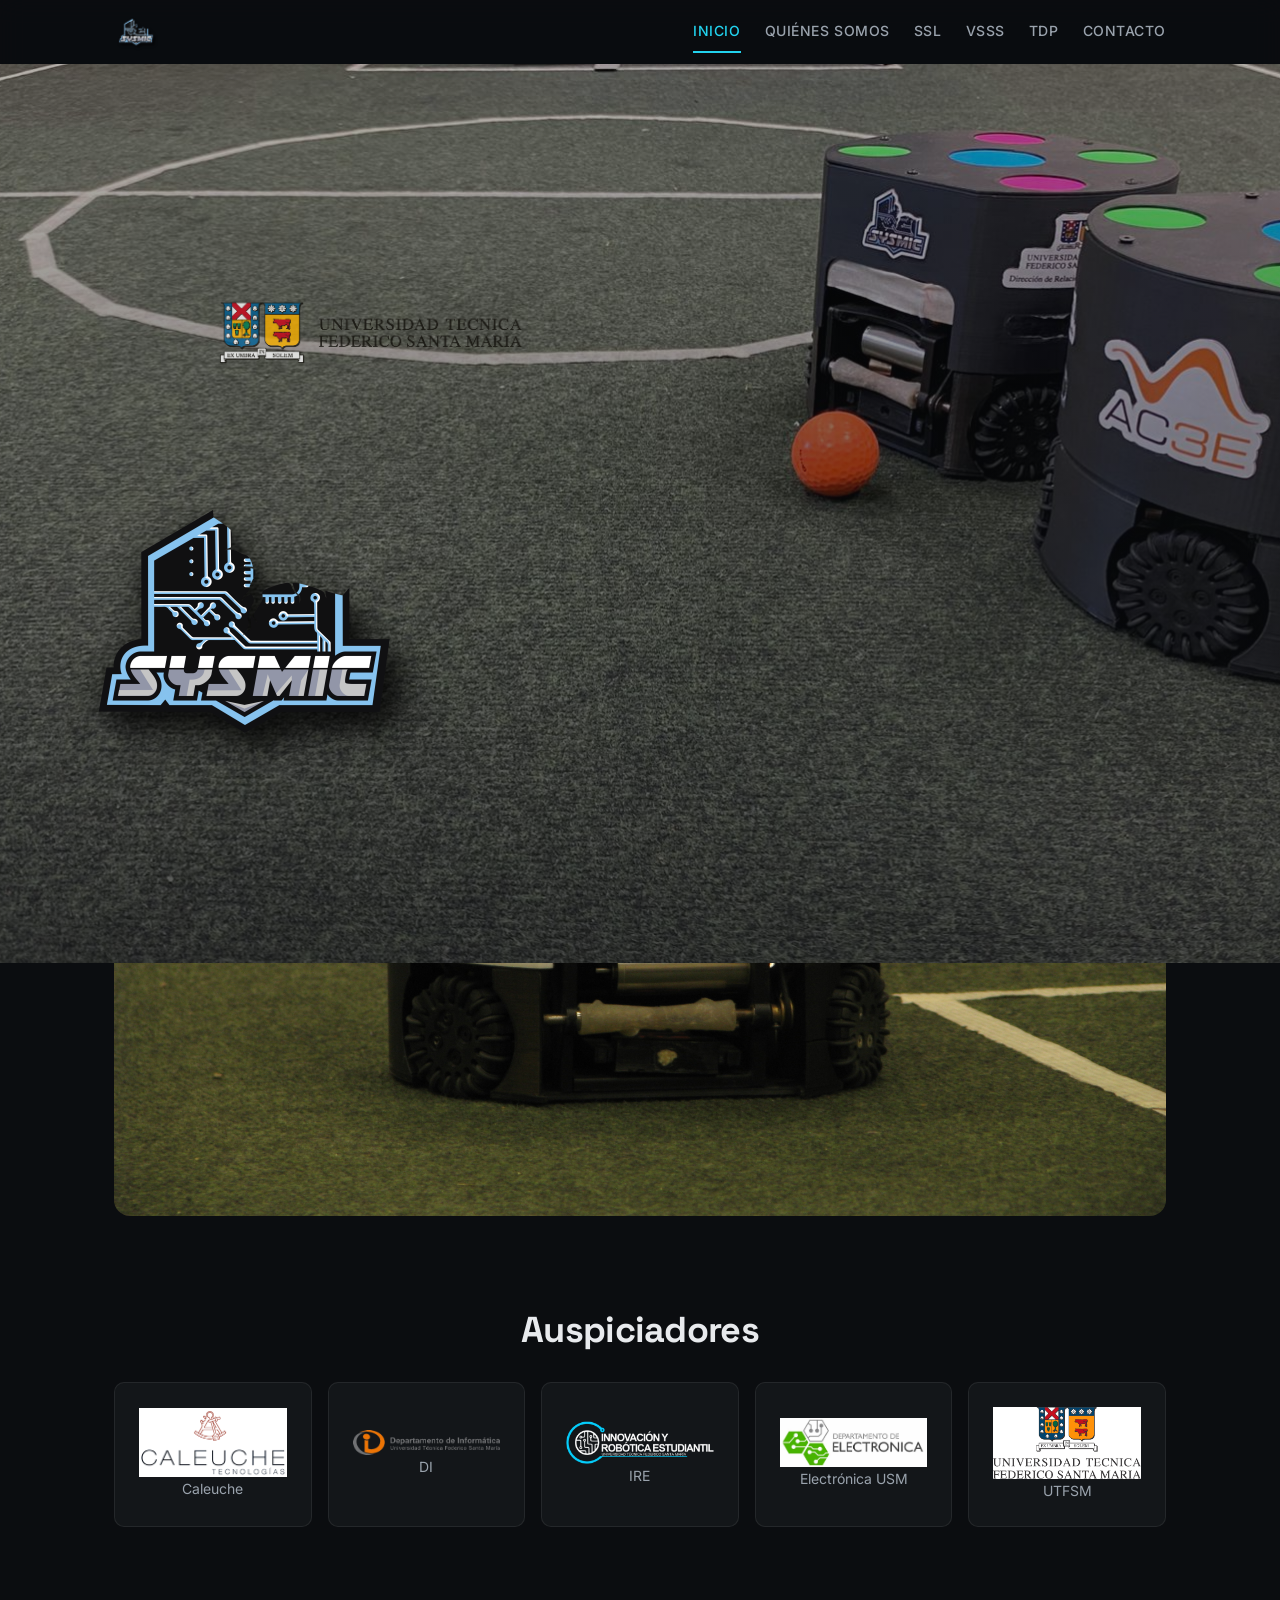
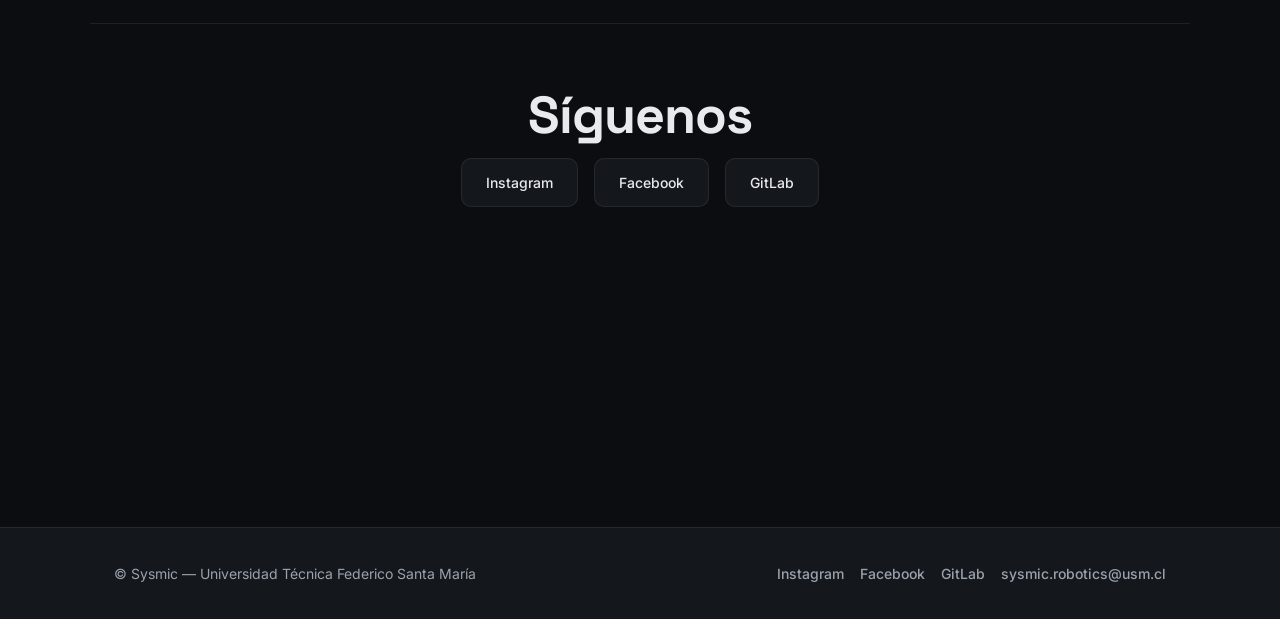
==== commit af36471d: "style: hero logos left-aligned with USM above Sysmic Swap subtitle/h1 order in both cover blocks; le" ====
--- a/index.html
+++ b/index.html
@@ -37,24 +37,24 @@
       <div class="home-cover__bg" aria-hidden="true"></div>
       <div class="home-cover__overlay" aria-hidden="true"></div>
       <div class="home-cover__content">
+        <p class="home-cover__subtitle">
+          <img src="assets/img/usm_horizontal.png" alt="Universidad Técnica Federico Santa María" class="home-cover__usm">
+        </p>
         <h1 class="home-cover__title">
           <img src="assets/img/logo_sysmic.png" alt="Logo Sysmic" class="home-cover__logo">
         </h1>
-        <p class="home-cover__subtitle">
-          <img src="assets/img/usm_horizontal.png" alt="Universidad Técnica Federico Santa María" class="home-cover__usm">
-        </p>
       </div>
     </div>
 
     <!-- Fallback: cover estático si no hay scroll-driven animations -->
     <div class="home-cover-static" aria-hidden="true" style="display:none">
       <div class="home-cover__content">
+        <p class="home-cover__subtitle">
+          <img src="assets/img/usm_horizontal.png" alt="Universidad Técnica Federico Santa María" class="home-cover__usm">
+        </p>
         <h1 class="home-cover__title">
           <img src="assets/img/logo_sysmic.png" alt="Logo Sysmic" class="home-cover__logo">
         </h1>
-        <p class="home-cover__subtitle">
-          <img src="assets/img/usm_horizontal.png" alt="Universidad Técnica Federico Santa María" class="home-cover__usm">
-        </p>
       </div>
     </div>
   </header>
--- a/css/home.css
+++ b/css/home.css
@@ -67,8 +67,15 @@
 .home-cover__content {
   position: relative;
   z-index: 2;
-  text-align: center;
+  width: 100%;
+  max-width: 1200px;
+  margin: 0 auto;
   padding: var(--space-5);
+  text-align: left;
+  display: flex;
+  flex-direction: column;
+  align-items: flex-start;
+  justify-content: center;
 }
 
 .home-cover__title {
@@ -86,20 +93,20 @@
   width: 100%;
   max-width: 380px;
   height: auto;
-  margin-inline: auto;
+  margin-left: 0;
   filter: drop-shadow(0px 8px 16px rgba(0, 0, 0, 0.6));
 }
 
 .home-cover__subtitle {
-  margin-top: var(--space-4);
+  margin-bottom: 16px;
   display: flex;
   justify-content: center;
 }
 
 .home-cover__usm {
-  height: 40px;
+  height: 200px;
   width: auto;
-  filter: brightness(0) invert(1);
+  filter: brightness(1) invert(0);
   opacity: 0.8;
   transition: opacity 0.3s ease;
 }
@@ -248,8 +255,12 @@
     position: absolute;
     inset: 0;
     display: flex;
-    align-items: center;
+    flex-direction: column;
+    align-items: flex-start;
     justify-content: center;
+    width: 100%;
+    max-width: 1200px;
+    margin: 0 auto;
     z-index: 2;
   }
 
@@ -293,8 +304,12 @@
     position: absolute;
     inset: 0;
     display: flex;
-    align-items: center;
+    flex-direction: column;
+    align-items: flex-start;
     justify-content: center;
+    width: 100%;
+    max-width: 1200px;
+    margin: 0 auto;
     z-index: 2;
   }
 
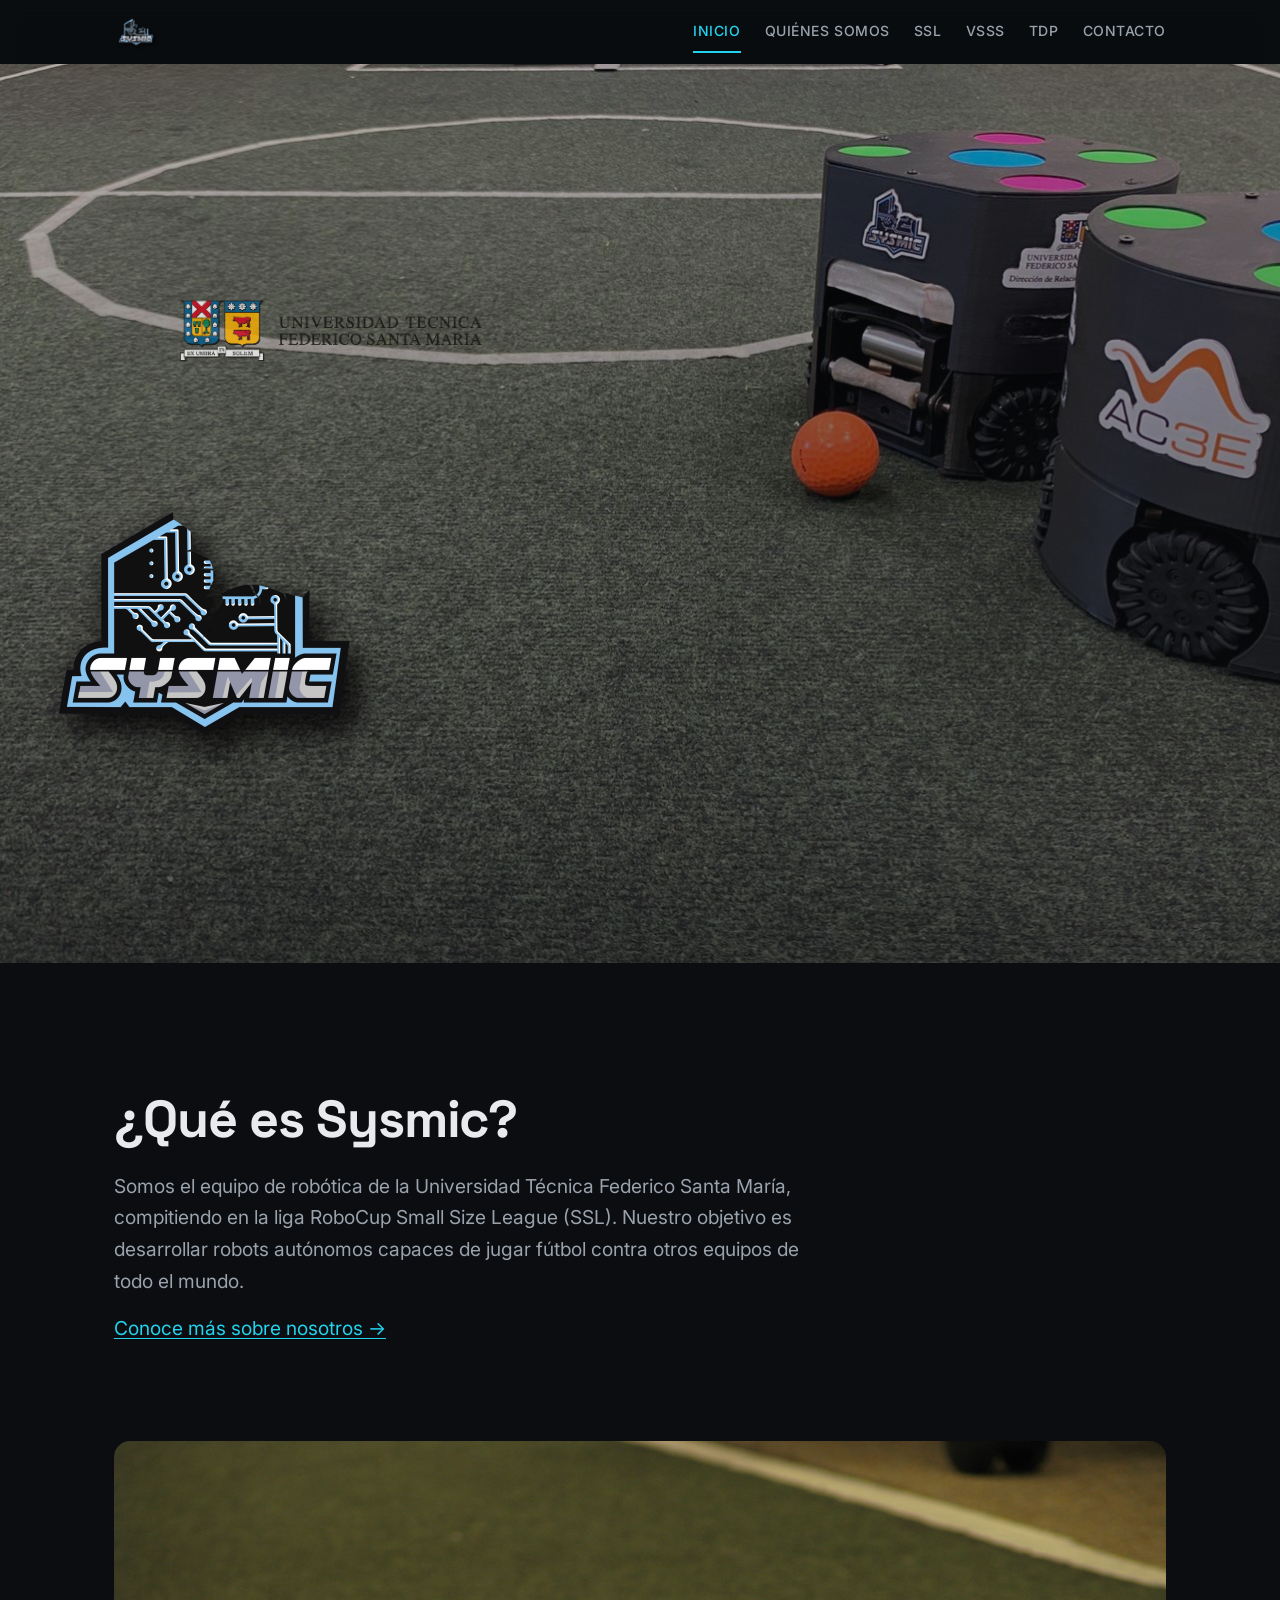
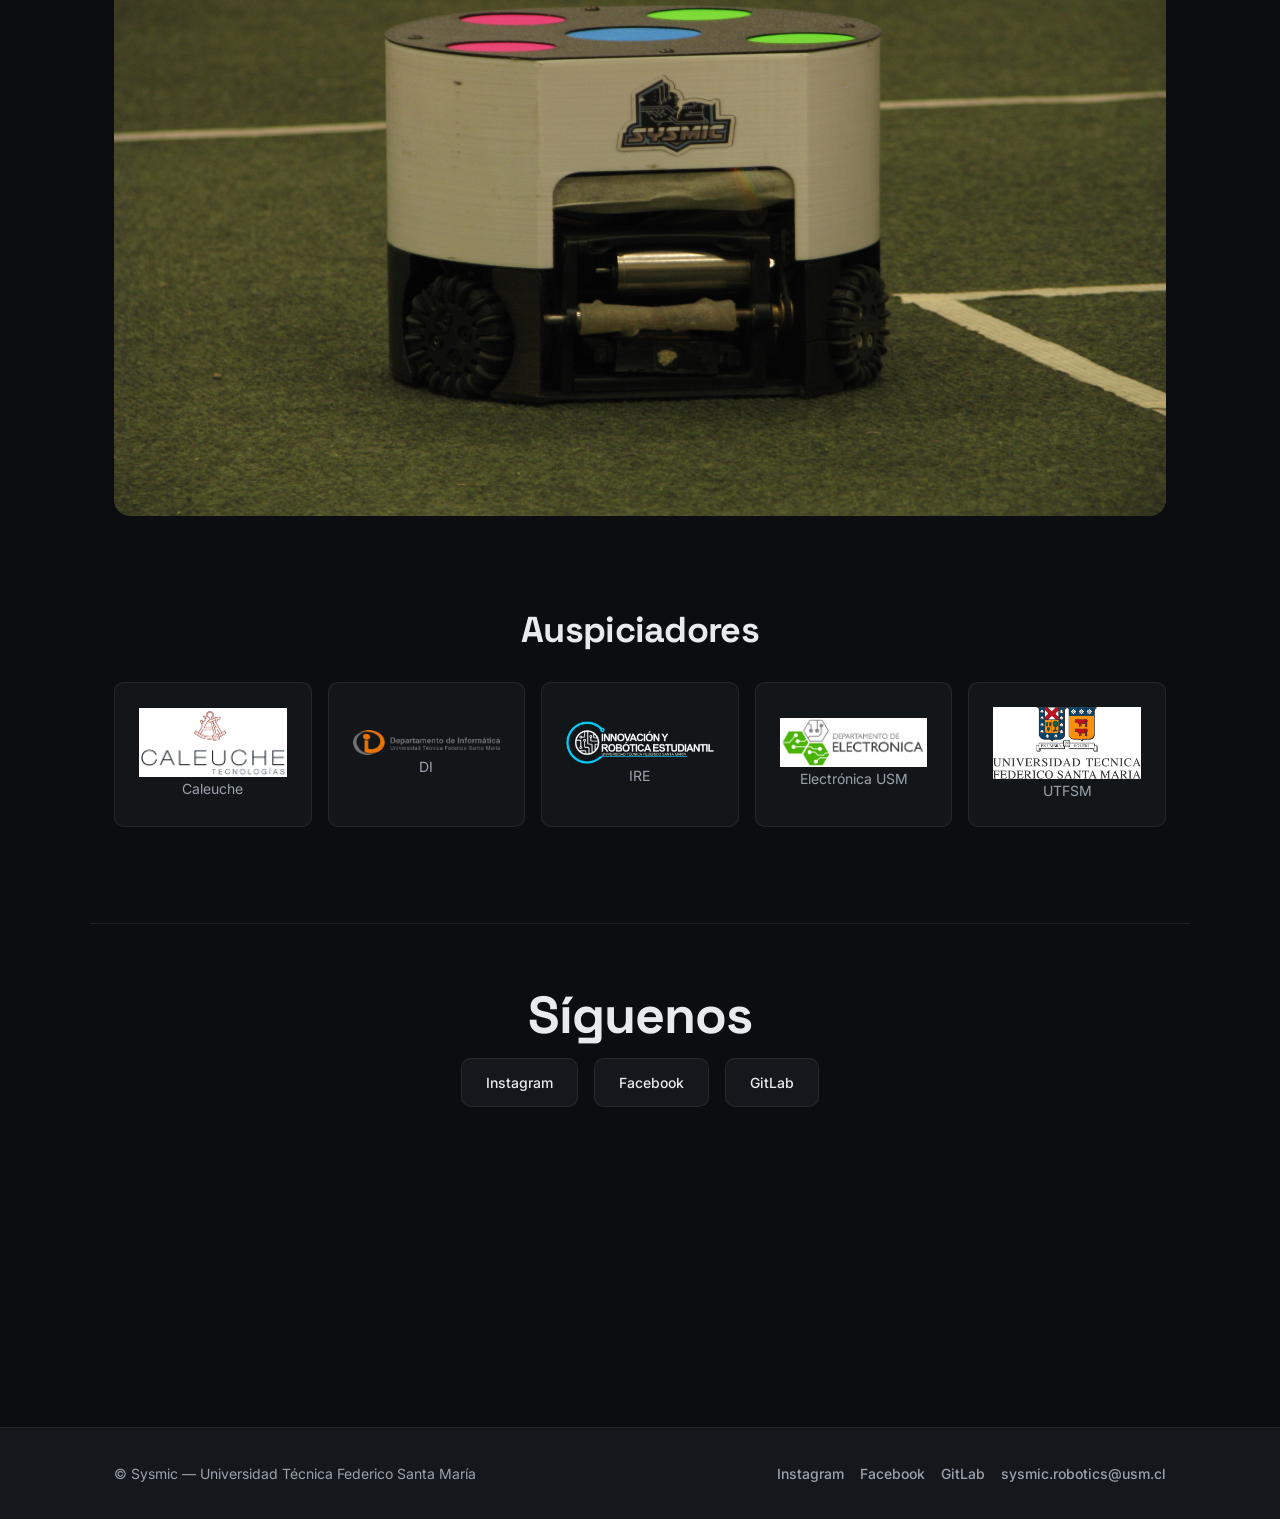
==== commit eee8df35: "fix: push home content below fixed cover header The site header is position:fixed and contains the 1" ====
--- a/index.html
+++ b/index.html
@@ -47,7 +47,7 @@
     </div>
 
     <!-- Fallback: cover estático si no hay scroll-driven animations -->
-    <div class="home-cover-static" aria-hidden="true" style="display:none">
+    <div class="home-cover-static" aria-hidden="true">
       <div class="home-cover__content">
         <p class="home-cover__subtitle">
           <img src="assets/img/usm_horizontal.png" alt="Universidad Técnica Federico Santa María" class="home-cover__usm">
--- a/css/home.css
+++ b/css/home.css
@@ -68,7 +68,7 @@
   position: relative;
   z-index: 2;
   width: 100%;
-  max-width: 1200px;
+  max-width: 1500px;
   margin: 0 auto;
   padding: var(--space-5);
   text-align: left;
@@ -98,7 +98,7 @@
 }
 
 .home-cover__subtitle {
-  margin-bottom: 16px;
+  margin-bottom: 20px;
   display: flex;
   justify-content: center;
 }
@@ -115,10 +115,24 @@
   opacity: 1;
 }
 
+/* Fallback oculto por defecto; los bloques @supports/reduced-motion lo muestran */
+.home-cover-static {
+  display: none;
+}
+
 /* ---- Contenido editorial debajo del cover ---- */
+/* El header fijo ocupa 100svh (nav + cover); el contenido arranca después
+   de la cover y emerge a medida que el header colapsa con el scroll. */
 
 .home-content {
+  margin-top: 100vh;
+  margin-top: 100svh;
   padding-block: var(--space-9) var(--space-8);
+}
+
+/* Sin JS el header es estático y fluye con el documento: sin offset */
+html:not(.js) .home-content {
+  margin-top: 0;
 }
 
 .home-content section {
@@ -234,7 +248,11 @@
     padding-top: 0;
   }
 
-  /* Sin animación del header: la cover se convierte en sección estática */
+  .home-cover {
+    display: none;
+  }
+
+  /* La cover estática desborda hacia abajo desde el header fijo de --nav-h */
   .home-cover-static {
     display: block;
     width: 100%;
@@ -264,8 +282,8 @@
     z-index: 2;
   }
 
-  body.home .home-content {
-    padding-top: 0;
+  .home-content {
+    margin-top: calc(var(--nav-h) + 100svh);
   }
 }
 
@@ -282,6 +300,10 @@
 
   body.home {
     padding-top: 0;
+  }
+
+  .home-cover {
+    display: none;
   }
 
   .home-cover-static {
@@ -313,6 +335,10 @@
     z-index: 2;
   }
 
+  .home-content {
+    margin-top: calc(var(--nav-h) + 100svh);
+  }
+
   .home-robot-img {
     opacity: 1;
     transform: none;
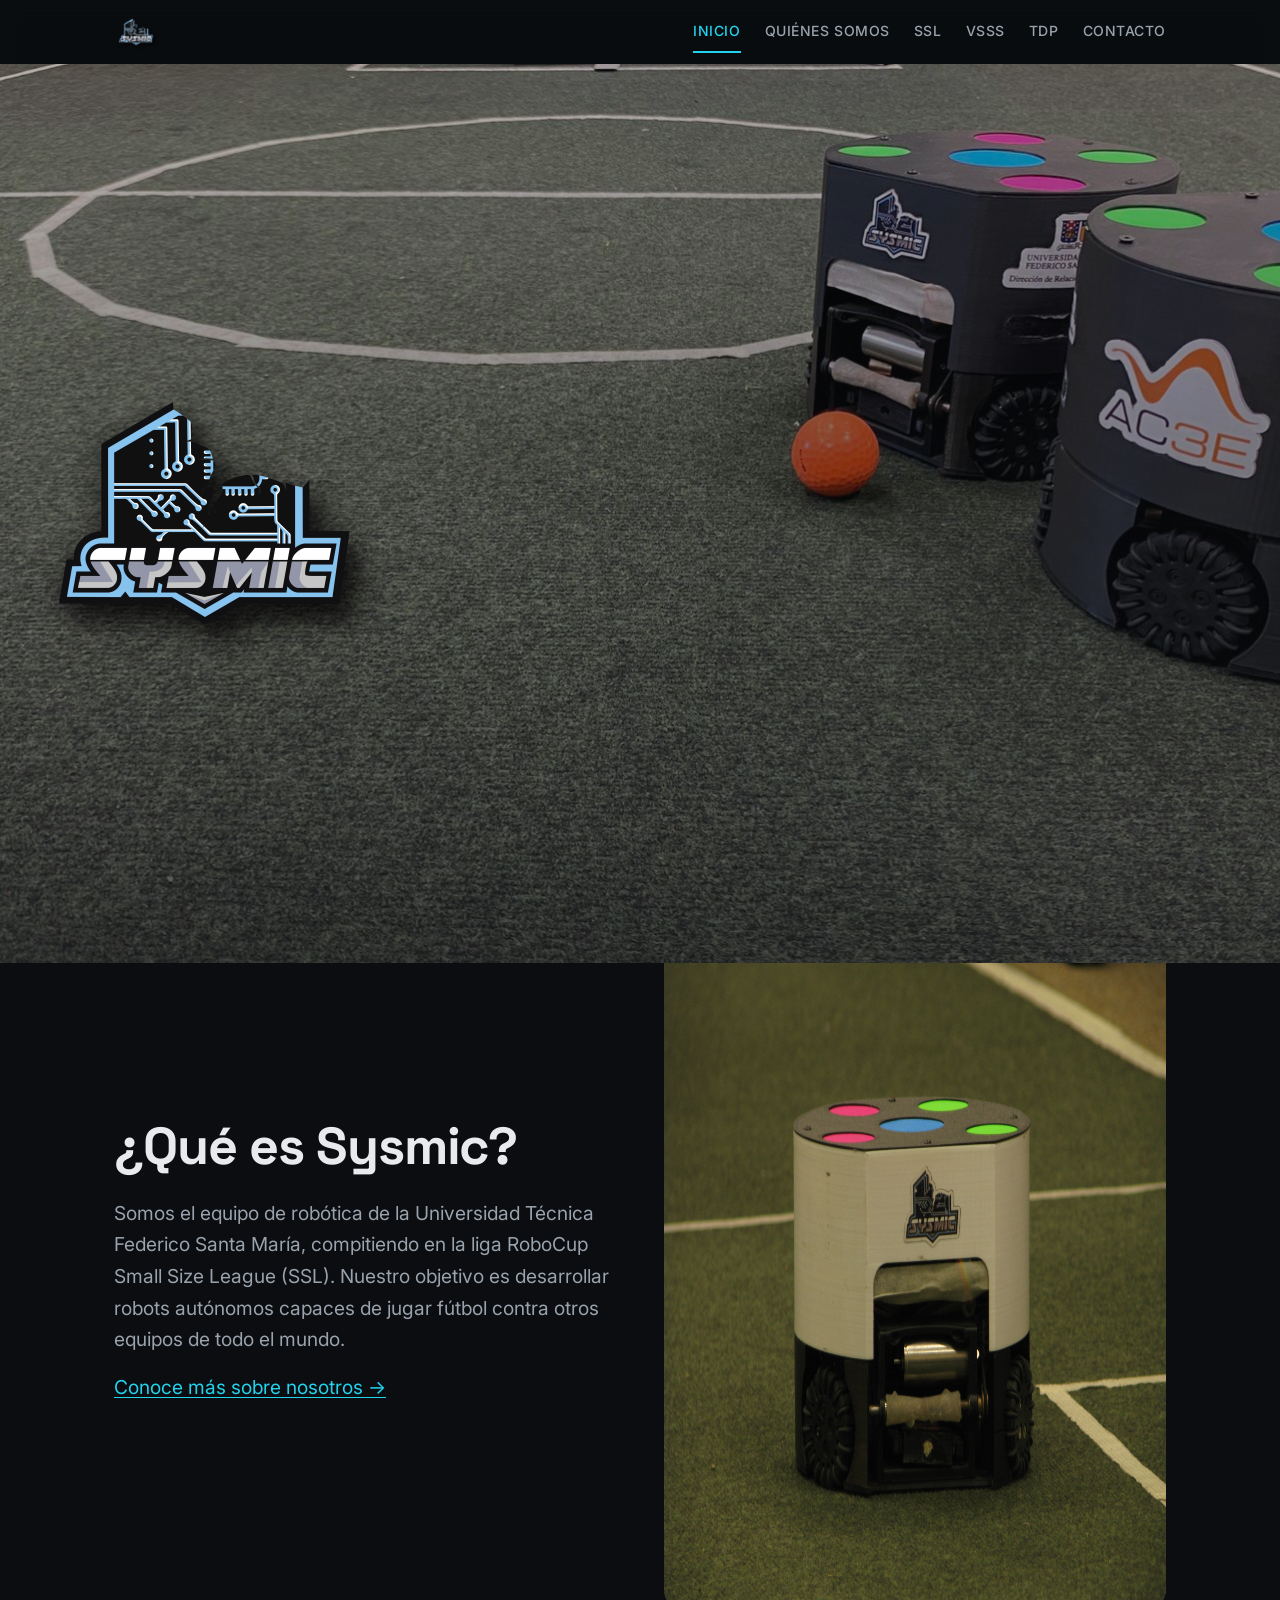
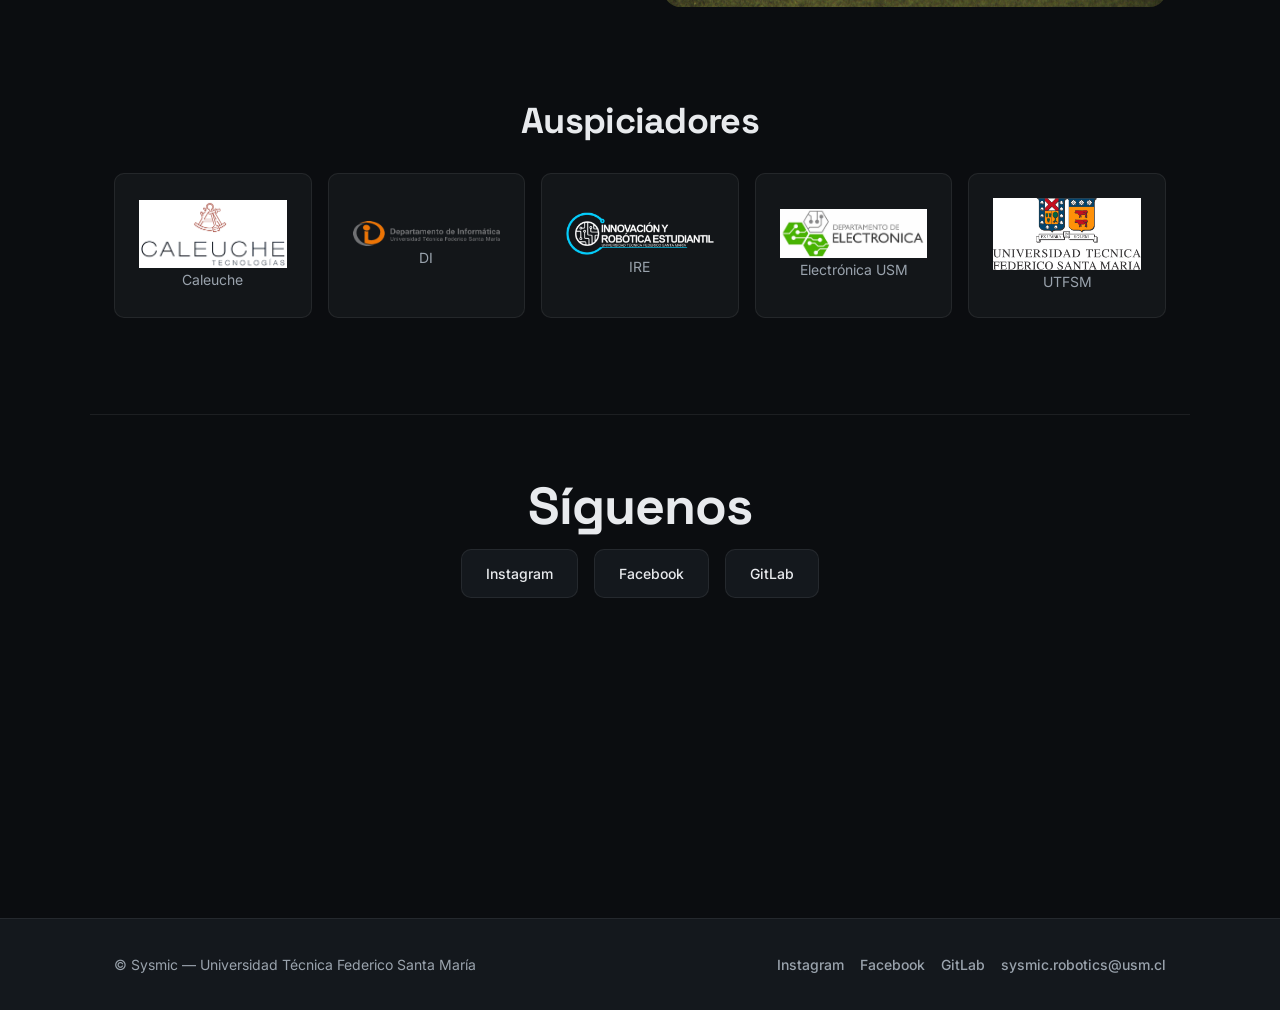
==== commit cd35c978: "refactor: merge intro sections and enlarge cover logo - Remove USM subtitle from both cover variants" ====
--- a/index.html
+++ b/index.html
@@ -37,9 +37,6 @@
       <div class="home-cover__bg" aria-hidden="true"></div>
       <div class="home-cover__overlay" aria-hidden="true"></div>
       <div class="home-cover__content">
-        <p class="home-cover__subtitle">
-          <img src="assets/img/usm_horizontal.png" alt="Universidad Técnica Federico Santa María" class="home-cover__usm">
-        </p>
         <h1 class="home-cover__title">
           <img src="assets/img/logo_sysmic.png" alt="Logo Sysmic" class="home-cover__logo">
         </h1>
@@ -49,9 +46,6 @@
     <!-- Fallback: cover estático si no hay scroll-driven animations -->
     <div class="home-cover-static" aria-hidden="true">
       <div class="home-cover__content">
-        <p class="home-cover__subtitle">
-          <img src="assets/img/usm_horizontal.png" alt="Universidad Técnica Federico Santa María" class="home-cover__usm">
-        </p>
         <h1 class="home-cover__title">
           <img src="assets/img/logo_sysmic.png" alt="Logo Sysmic" class="home-cover__logo">
         </h1>
@@ -60,30 +54,30 @@
   </header>
 
   <main id="main" class="home-content">
-    <!-- Sección 1: Qué es Sysmic + RoboCup -->
+    <!-- Sección: Qué es Sysmic + robot SSL (side-by-side) -->
     <section class="container">
-      <h2>¿Qué es Sysmic?</h2>
-      <p>
-        Somos el equipo de robótica de la Universidad Técnica Federico Santa María,
-        compitiendo en la liga RoboCup Small Size League (SSL).
-        Nuestro objetivo es desarrollar robots autónomos capaces de jugar fútbol
-        contra otros equipos de todo el mundo.
-      </p>
-      <p>
-        <a href="quienes-somos.html">Conoce más sobre nosotros →</a>
-      </p>
-    </section>
-
-    <!-- Sección 2: Imagen robot-ssl con reveal -->
-    <section class="container">
-      <img
-        src="assets/img/robot-ssl.jpg"
-        alt="Robot SSL de Sysmic en competencia"
-        class="home-robot-img"
-        width="1200"
-        height="675"
-        loading="lazy"
-      >
+      <div class="sysmic-intro-grid">
+        <div class="sysmic-intro-grid__text">
+          <h2>¿Qué es Sysmic?</h2>
+          <p>
+            Somos el equipo de robótica de la Universidad Técnica Federico Santa María,
+            compitiendo en la liga RoboCup Small Size League (SSL).
+            Nuestro objetivo es desarrollar robots autónomos capaces de jugar fútbol
+            contra otros equipos de todo el mundo.
+          </p>
+          <p>
+            <a href="quienes-somos.html">Conoce más sobre nosotros →</a>
+          </p>
+        </div>
+        <img
+          src="assets/img/robot-ssl.jpg"
+          alt="Robot SSL de Sysmic en competencia"
+          class="home-robot-img"
+          width="1200"
+          height="675"
+          loading="lazy"
+        >
+      </div>
     </section>
 
     <!-- Sección 3: Auspiciadores -->
--- a/css/home.css
+++ b/css/home.css
@@ -91,30 +91,12 @@
 .home-cover__logo {
   display: block;
   width: 100%;
-  max-width: 380px;
+  max-width: 560px;
   height: auto;
   margin-left: 0;
   filter: drop-shadow(0px 8px 16px rgba(0, 0, 0, 0.6));
 }
 
-.home-cover__subtitle {
-  margin-bottom: 20px;
-  display: flex;
-  justify-content: center;
-}
-
-.home-cover__usm {
-  height: 200px;
-  width: auto;
-  filter: brightness(1) invert(0);
-  opacity: 0.8;
-  transition: opacity 0.3s ease;
-}
-
-.home-cover__usm:hover {
-  opacity: 1;
-}
-
 /* Fallback oculto por defecto; los bloques @supports/reduced-motion lo muestran */
 .home-cover-static {
   display: none;
@@ -127,7 +109,12 @@
 .home-content {
   margin-top: 100vh;
   margin-top: 100svh;
-  padding-block: var(--space-9) var(--space-8);
+  /* Fondo sólido + z-index: el contenido pasa por encima de la cover fija
+     al hacer scroll, sin que la foto se asome por debajo */
+  position: relative;
+  z-index: 10;
+  background-color: var(--bg);
+  padding-block: var(--space-6) var(--space-8);
 }
 
 /* Sin JS el header es estático y fluye con el documento: sin offset */
@@ -137,6 +124,10 @@
 
 .home-content section {
   margin-block: var(--space-9);
+}
+
+.home-content section:first-child {
+  margin-block-start: 0;
 }
 
 .home-content h2 {
@@ -163,11 +154,26 @@
   color: var(--text);
 }
 
-/* Imagen robot-ssl a ancho completo con reveal sutil */
+/* ---- Sección intro side-by-side: texto + robot SSL ---- */
+
+.sysmic-intro-grid {
+  display: grid;
+  grid-template-columns: 1fr 1fr;
+  gap: 3rem;
+  align-items: center;
+}
+
+@media (max-width: 768px) {
+  .sysmic-intro-grid {
+    grid-template-columns: 1fr;
+  }
+}
+
+/* Imagen robot-ssl a ancho de columna con reveal sutil */
 .home-robot-img {
   width: 100%;
   border-radius: var(--radius-lg);
-  margin-block: var(--space-7);
+  margin-block: 0;
   opacity: 0;
   transform: translateY(30px);
   transition: opacity 0.8s var(--ease-out), transform 0.8s var(--ease-out);
